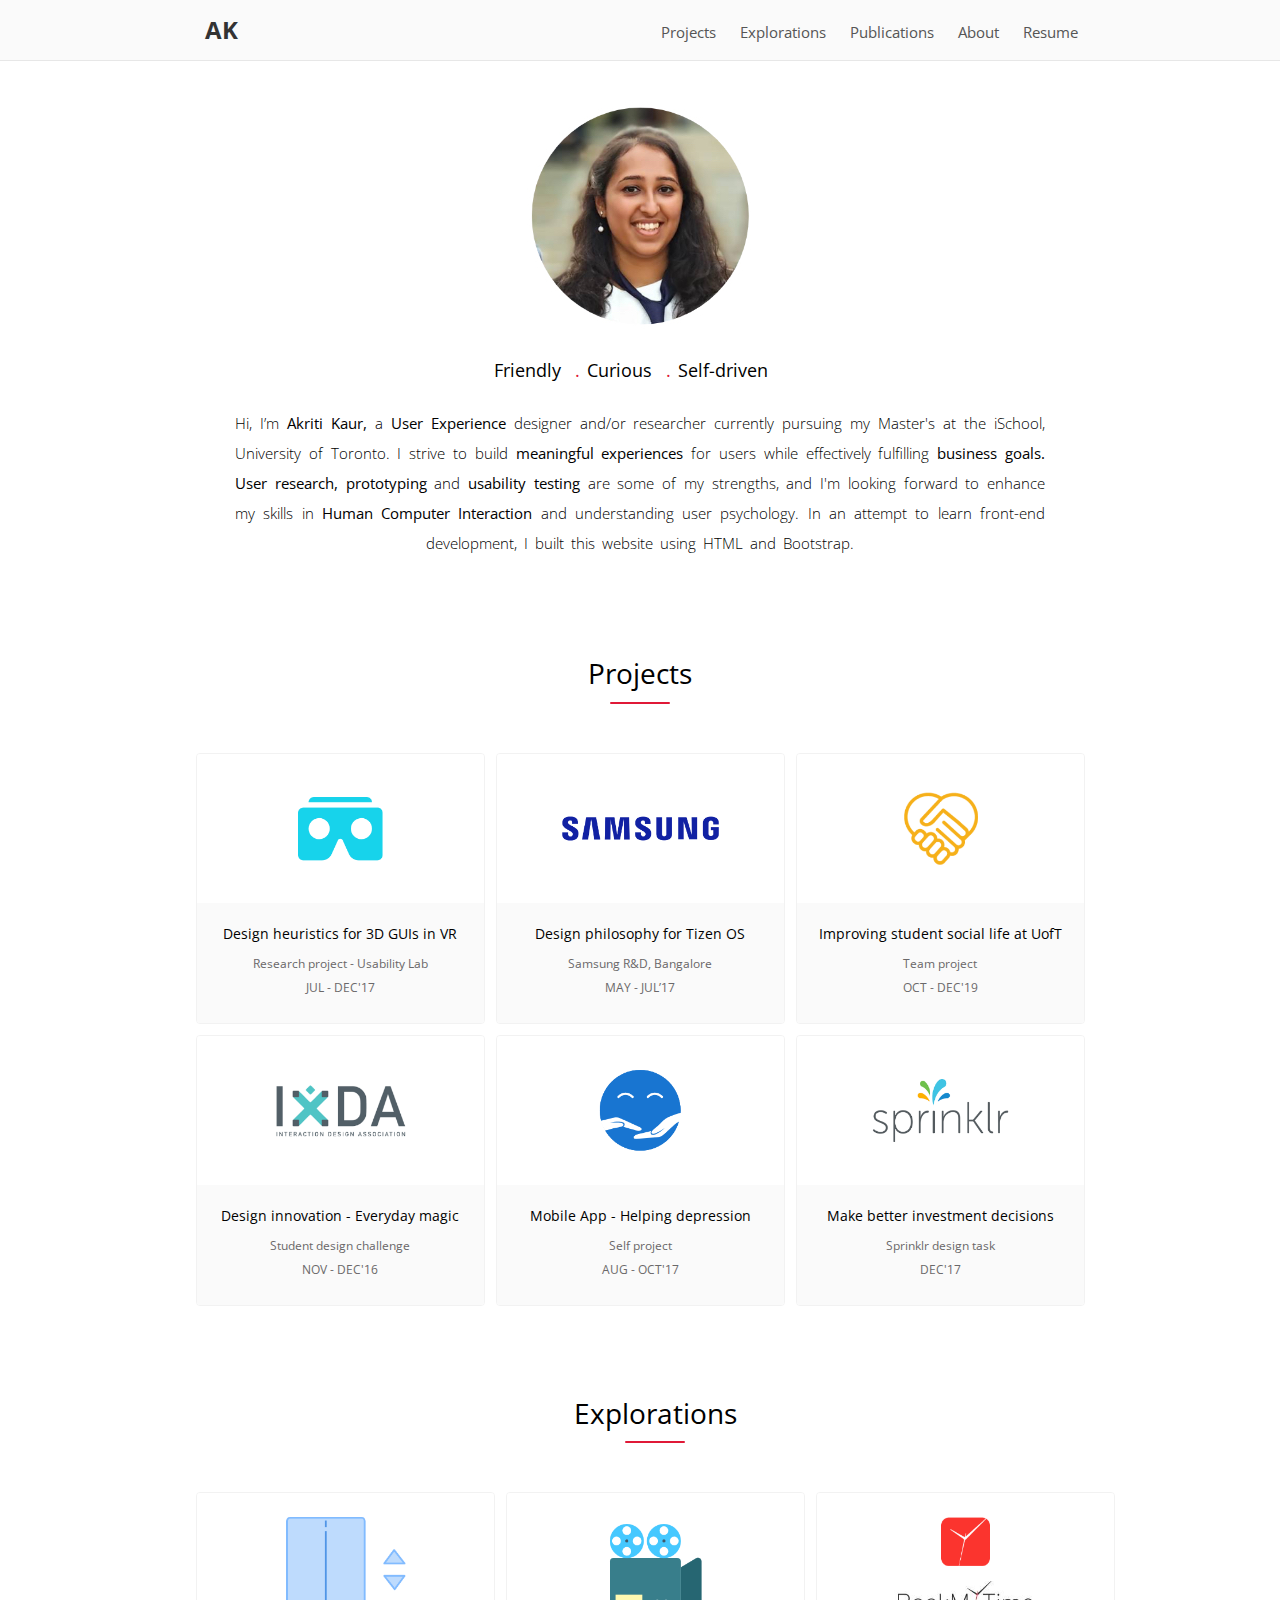
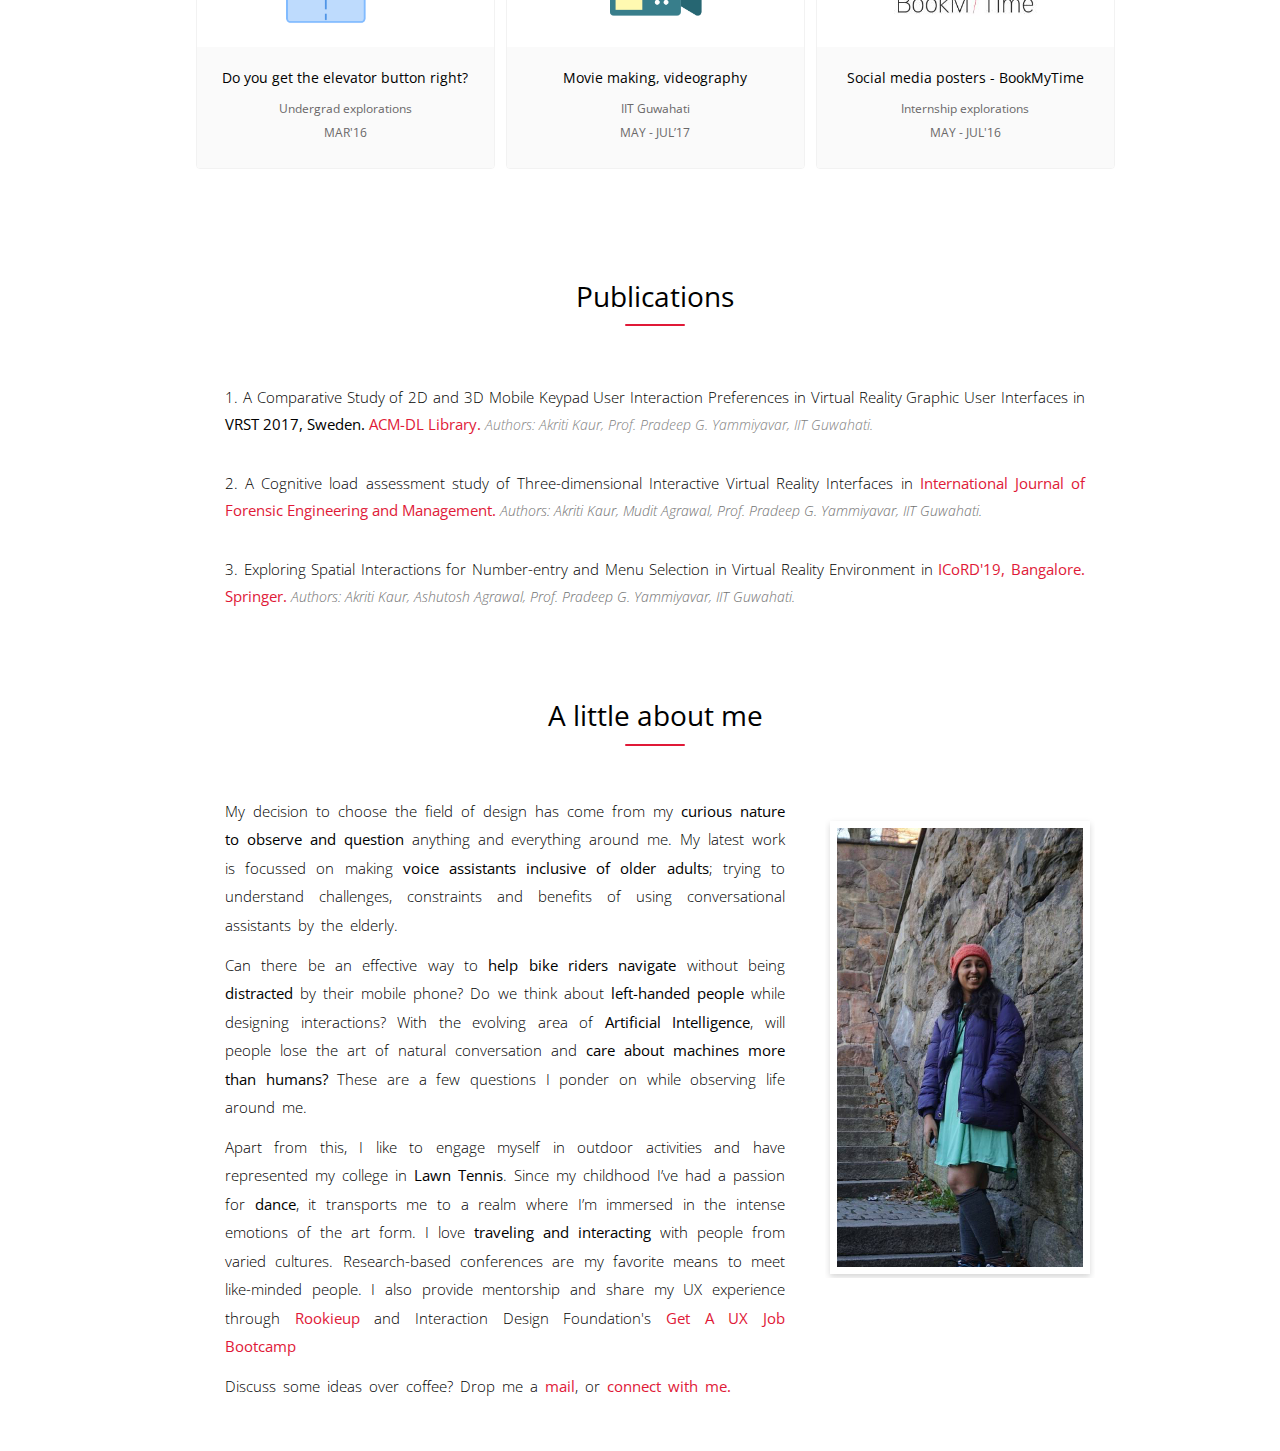
==== index.html @ 812f9ec0 "Update index.html" ====
<!DOCTYPE html>
<html lang="en">
<head>
<meta charset="utf-8">
<meta name="viewport" content="width=device-width, initial-scale=1">
<title>Akriti Kaur</title>
<meta name="description" content="">
<meta name="author" content="">

<!-- Favicons
    ================================================== -->
<link rel="shortcut icon" href="" type="image/x-icon">
<link rel="apple-touch-icon" href="img/apple-touch-icon.png">
<link rel="apple-touch-icon" sizes="72x72" href="img/apple-touch-icon-72x72.png">
<link rel="apple-touch-icon" sizes="114x114" href="img/apple-touch-icon-114x114.png">

<!-- Bootstrap -->
<link rel="stylesheet" type="text/css"  href="css/bootstrap.css">
<link rel="stylesheet" type="text/css" href="fonts/font-awesome/css/font-awesome.css">

<!-- Stylesheet
    ================================================== -->
<link rel="stylesheet" type="text/css" href="css/style.css">
<link rel="stylesheet" type="text/css" href="css/nivo-lightbox/nivo-lightbox.css">
<link rel="stylesheet" type="text/css" href="css/nivo-lightbox/default.css">
<link href="https://fonts.googleapis.com/css?family=Open+Sans:300,400,600,700" rel="stylesheet">
<link href="https://fonts.googleapis.com/css?family=Lato:400,700" rel="stylesheet">
<link href="https://fonts.googleapis.com/css?family=Raleway:300,400,500,600,700,800,900" rel="stylesheet">

<!-- HTML5 shim and Respond.js for IE8 support of HTML5 elements and media queries -->
<!-- WARNING: Respond.js doesn't work if you view the page via file:// -->
<!--[if lt IE 9]>
      <script src="https://oss.maxcdn.com/html5shiv/3.7.2/html5shiv.min.js"></script>
      <script src="https://oss.maxcdn.com/respond/1.4.2/respond.min.js"></script>
    <![endif]-->
</head>

  <body id="page-top" data-spy="scroll" data-target=".navbar-fixed-top" style="padding-top: 100px; padding-left: 10px;padding-right: 10px">
  <script src="https://code.jquery.com/jquery-2.1.3.js"></script>
<script src="js/bootstrap.js"></script>
<!-- Navigation
    ==========================================-->
<nav id="menu" class="navbar navbar-default navbar-fixed-top">
  <div class="container"> 
    <!-- Brand and toggle get grouped for better mobile display -->
    <div class="navbar-header">
      <button type="button" class="navbar-toggle collapsed" data-toggle="collapse" data-target="#bs-example-navbar-collapse-1"> <span class="sr-only">Toggle navigation</span> <span class="icon-bar"></span> <span class="icon-bar"></span> <span class="icon-bar"></span> </button>
      <a class="navbar-brand page-scroll" href="#page-top">AK</a> </div>
    
    <!-- Collect the nav links, forms, and other content for toggling -->
    <div class="collapse navbar-collapse" id="bs-example-navbar-collapse-1" >
      <ul class="nav navbar-nav navbar-right" >
        
        
        
        <li><a href="#portfolio" class="page-scroll">Projects</a></li>
        <li><a href="#portfolio-01" class="page-scroll">Explorations</a></li>
        
        <li><a href="#publications" class="page-scroll">Publications</a></li>
        <li><a href="#about" class="page-scroll">About</a></li>
        <li ><a href="Resume_2020.pdf" target="_blank">Resume</a></li>
      </ul>
    </div>
      </div>
</nav>
    <!-- /.navbar-collapse --> 

<!-- Header -->
<header id="header">
  <div class="intro">
    <div class="overlay">
      <div class="container" >

        <div class="row">
           <img src="index-img.jpg" class="img-responsive" class="col-sm-12 col-md-12 col-lg-12 col-xs-12" style="margin-left: auto;margin-right: auto;display: block;  ">


           <div class="content-style" class="col-sm-12 col-md-12 col-lg-12 col-xs-12"style="color: #000;  margin-top: 3px;    ">
  <p style="word-spacing: 2px; font-weight:400;font-size: 18px;line-height: 40px; text-align: center;vertical-align: middle;">
    
    Friendly &nbsp<span style="color:#E01937;">.</span>
    Curious &nbsp<span style="color:#E01937;">.</span>
    Self-driven
  </p>


        
           
           <p style="font-size: 15px; line-height: 30px; word-spacing: 3px; margin-right: 45px; margin-left: 45px; text-align-last: center"> Hi, I’m <b style="font-weight: 400;">Akriti Kaur,</b> a <b style="font-weight: 400; ">User Experience</b> designer and/or researcher currently pursuing my Master's at the iSchool, University of Toronto. I strive to build <b style="font-weight: 400;">meaningful experiences </b>for users while effectively fulfilling <b style="font-weight: 400;">business goals.</b> <b style="font-weight: 400;">User research, prototyping</b> and <b style="font-weight: 400;">usability testing </b>are some of my strengths, and I'm looking forward to enhance my skills in <b style="font-weight: 400;"> Human Computer Interaction </b> and understanding user psychology. In an attempt to learn front-end development, I built this website using HTML and Bootstrap.</p>
 </div>
        </div>
      </div>
   

</div>
</div>

</header>



<!-- Work Section - projects -->
<div id="portfolio" class="text-center">
  <div class="container" >
    <div class="section-title">
      <h2>Projects</h2>
      
    </div>
    <div class="row">
      <div class="portfolio-items">
       
      
        <!--Project-1 -->

        <div class="col-sm-6 col-md-4 col-lg-4" >
          <div class="portfolio-item" >
            <div class="hover-bg" style="text-align: center; vertical-align: middle; display: inline-block;
            border: 1px solid #F2F2F2; border-radius: 4px; "> 

            <a href="Project-1.html" data-lightbox-gallery="gallery1" >
              <div class="hover-text">
                <h4 style="text-align: center; vertical-align: middle;">UX Research, Usability Testing</h4>
              </div>
              <img src="img/portfolio/vr_project_cover.png" class="img-responsive" alt="Project Title" > 
              <div style="background-color: #FAFAFA">
              <br><p style="font-family: Open sans; font-size: 14px; color: #000; font-weight: 0; line-height: 70%; padding-top: 2%;">Design heuristics for 3D GUIs in VR</p>
              <p style="font-family: Open sans; font-size: 12px; color: #000; font-weight: 0; line-height: 70%; padding-top: 4%; padding-bottom: 2%; color: #6A6869">Research project - Usability Lab</p>
              <p style="font-family: Open sans; font-size: 12px; color: #000; font-weight: 0; line-height: 70%;color: #6A6869; ">JUL - DEC'17</p>
              <br>
              </div>
            </a> 
           </div>
          </div>
        </div>

        <!--Project-2 -->
        <div class="col-sm-6 col-md-4 col-lg-4" >
         <div class="portfolio-item" >
           <div class="hover-bg" style="text-align: center; vertical-align: middle; display: inline-block;
            border: 1px solid #F2F2F2; border-radius: 4px; "> 



            <a href="Project-2.html"  data-lightbox-gallery="gallery1" >
              <div class="hover-text">
                <h4 style="text-align: center; vertical-align: middle;">User Research, Brainstorming</h4>
              </div>
              <img src="img/portfolio/samsung_cover.png" class="img-responsive" alt="Project Title" > 
               <div style="background-color: #FAFAFA">
              <br><p style="font-family: Open sans; font-size: 14px; color: #000; font-weight: 0; line-height: 70%; padding-top: 2%;">Design philosophy for Tizen OS</p>
              <p style="font-family: Open sans; font-size: 12px; color: #000; font-weight: 0; line-height: 70%; padding-top: 4%; padding-bottom: 2%; color: #6A6869">Samsung R&D, Bangalore</p>
              <p style="font-family: Open sans; font-size: 12px; color: #000; font-weight: 0; line-height: 70%;color: #6A6869; ">MAY - JUL’17</p>
              <br>
              </div>
            </a> 
            </div>
          </div>
        </div>


        <!--Project-3 -->
        <div class="col-sm-6 col-md-4 col-lg-4" >
          <div class="portfolio-item" >
            <div class="hover-bg" style="text-align: center; vertical-align: middle; display: inline-block;
            border: 1px solid #F2F2F2; border-radius: 4px; "> 


             <a href="Project-6.html"  data-lightbox-gallery="gallery1" >
              <div class="hover-text">
                <h4 style="text-align: center; vertical-align: middle;">Design thinking</h4>
              </div>
              <img src="img/portfolio/uoft_cover.png" class="img-responsive" alt="Project Title" > 
		       <div style="background-color: #FAFAFA">
              <br><p style="font-family: Open sans; font-size: 14px; color: #000; font-weight: 0; line-height: 70%; padding-top: 2%;">Improving student social life at UofT</p>
              <p style="font-family: Open sans; font-size: 12px; color: #000; font-weight: 0; line-height: 70%; padding-top: 4%; padding-bottom: 2%; color: #6A6869">Team project</p>
              <p style="font-family: Open sans; font-size: 12px; color: #000; font-weight: 0; line-height: 70%;color: #6A6869; ">OCT - DEC'19</p>
              <br>
           
              </div>
            </a> 
            </div>
          </div>
        </div>



        <!--Project-4 -->
      <div class="col-sm-6 col-md-4 col-lg-4" >
          <div class="portfolio-item" >
            <div class="hover-bg" style=" text-align: center; vertical-align: middle; display: inline-block;
            border: 1px solid #F2F2F2; border-radius: 4px; "> 

            <a href="Project-4.html"  data-lightbox-gallery="gallery1" >
              <div class="hover-text">
                <h4 style="text-align: center; vertical-align: middle;">Product design, Ideation</h4>
              </div>
              <img src="img/portfolio/ixda_cover.png" class="img-responsive" alt="Project Title" > 
               <div style="background-color: #FAFAFA">
              <br><p style="font-family: Open sans; font-size: 14px; color: #000; font-weight: 0; line-height: 70%; padding-top: 2%;">Design innovation - Everyday magic</p>
              <p style="font-family: Open sans; font-size: 12px; color: #000; font-weight: 0; line-height: 70%; padding-top: 4%; padding-bottom: 2%; color: #6A6869">Student design challenge</p>
              <p style="font-family: Open sans; font-size: 12px; color: #000; font-weight: 0; line-height: 70%;color: #6A6869; ">NOV - DEC'16</p>
              <br>
              </div>
            </a> 
           </div>
          </div>
        </div>
         <!--Project-6 -->
          <div class="col-sm-6 col-md-4 col-lg-4" >
          <div class="portfolio-item" >
           <div class="hover-bg" style="text-align: center; vertical-align: middle; display: inline-block;
            border: 1px solid #F2F2F2; border-radius: 4px; "> 

				<a href="Project-3.html"  data-lightbox-gallery="gallery1" >
              <div class="hover-text">
                <h4 style="text-align: center; vertical-align: middle;">UX/UI, Interaction design</h4>
              </div>
              <img src="img/portfolio/appeaser_cover.png" class="img-responsive" alt="Project Title" > 
              <div style="background-color: #FAFAFA">
              <br><p style="font-family: Open sans; font-size: 14px; color: #000; font-weight: 0; line-height: 70%; padding-top: 2%;">Mobile App - Helping depression</p>
              <p style="font-family: Open sans; font-size: 12px; color: #000; font-weight: 0; line-height: 70%; padding-top: 4%; padding-bottom: 2%; color: #6A6869">Self project</p>
              <p style="font-family: Open sans; font-size: 12px; color: #000; font-weight: 0; line-height: 70%;color: #6A6869; ">AUG - OCT'17</p>
              <br>
             
              </div>
            </a> 
            </div>
          </div>
        </div>


        <!--Project-5 -->
          <div class="col-sm-6 col-md-4 col-lg-4" >
          <div class="portfolio-item" >
           <div class="hover-bg" style="text-align: center; vertical-align: middle; display: inline-block;
            border: 1px solid #F2F2F2; border-radius: 4px; "> 


              <a href="Project-5.html"  data-lightbox-gallery="gallery1" >
              <div class="hover-text">
                <h4 style="text-align: center; vertical-align: middle;">UX/UI, Interaction design</h4>
              </div>
              <img src="img/portfolio/sprinklr_cover.png" class="img-responsive" alt="Project Title" > 
               <div style="background-color: #FAFAFA">
              <br><p style="font-family: Open sans; font-size: 14px; color: #000; font-weight: 0; line-height: 70%; padding-top: 2%;">Make better investment decisions</p>
              <p style="font-family: Open sans; font-size: 12px; color: #000; font-weight: 0; line-height: 70%; padding-top: 4%; padding-bottom: 2%; color: #6A6869">Sprinklr design task</p>
              <p style="font-family: Open sans; font-size: 12px; color: #000; font-weight: 0; line-height: 70%;color: #6A6869; ">DEC'17</p>
              <br>
              </div>
            </a> 
            </div>
          </div>
        </div>

       


        
        </div>
      </div>

<!-- work explorations -->

<div  id ="portfolio-01" class="text-center" >
  <div class="container" >
    <div class="row">
      <div class="col-sm-12 col-md-12 col-lg-12 col-xs-12" >
    <div class="section-title">
      <h2>Explorations</h2>
      
    </div>
  </div>
    <div class="row">
      <div class="portfolio-items">
         <!--Project-1 -->
        <div class="col-sm-6 col-md-4 col-lg-4" >
          <div class="portfolio-item" >
            <div class="hover-bg" style="text-align: center; vertical-align: middle; display: inline-block;
            border: 1px solid #F2F2F2; border-radius: 4px; "> 


            <a href="Project-Lift.html"  data-lightbox-gallery="gallery1" >
              <div class="hover-text">
                <h4 style="text-align: center; vertical-align: middle;">UX research</h4>
              </div>
              <img src="img/portfolio/lift_cover.png" class="img-responsive" alt="Project Title" > 
               <div style="background-color: #FAFAFA">
              <br><p style="font-family: Open sans; font-size: 14px; color: #000; font-weight: 0; line-height: 70%; padding-top: 2%;">Do you get the elevator button right?</p>
              <p style="font-family: Open sans; font-size: 12px; color: #000; font-weight: 0; line-height: 70%; padding-top: 4%; padding-bottom: 2%; color: #6A6869">Undergrad explorations</p>
              <p style="font-family: Open sans; font-size: 12px; color: #000; font-weight: 0; line-height: 70%;color: #6A6869; ">MAR'16</p>
              <br>
              </div>
            </a> 
            </div>
          </div>
        </div>

      
        

        <!--Project-2 -->
        <div class="col-sm-6 col-md-4 col-lg-4" >
         <div class="portfolio-item" >
           <div class="hover-bg" style="text-align: center; vertical-align: middle; display: inline-block;
            border: 1px solid #F2F2F2; border-radius: 4px; "> 



            <a href="Project-Movie.html"  data-lightbox-gallery="gallery1" >
              <div class="hover-text">
                <h4 style="text-align: center; vertical-align: middle;">Videography, sound editing</h4>
              </div>
              <img src="img/portfolio/movie_cover.png" class="img-responsive" alt="Project Title" > 
               <div style="background-color: #FAFAFA">
              <br><p style="font-family: Open sans; font-size: 14px; color: #000; font-weight: 0; line-height: 70%; padding-top: 2%;">Movie making, videography</p>
              <p style="font-family: Open sans; font-size: 12px; color: #000; font-weight: 0; line-height: 70%; padding-top: 4%; padding-bottom: 2%; color: #6A6869">IIT Guwahati</p>
              <p style="font-family: Open sans; font-size: 12px; color: #000; font-weight: 0; line-height: 70%;color: #6A6869; ">MAY - JUL’17</p>
              <br>
              </div>
            </a> 
            </div>
          </div>
        </div>

<!--Project-3 -->
        <div class="col-sm-6 col-md-4 col-lg-4" >
          <div class="portfolio-item" >
            <div class="hover-bg" style="text-align: center; vertical-align: middle; display: inline-block;
            border: 1px solid #F2F2F2; border-radius: 4px; "> 


            <a href="Project-BMT.html"  data-lightbox-gallery="gallery1" >
              <div class="hover-text">
                <h4 style="text-align: center; vertical-align: middle;">Graphic design</h4>
              </div>
              <img src="img/BMT_cover.png" class="img-responsive" alt="Project Title" > 
               <div style="background-color: #FAFAFA">
              <br><p style="font-family: Open sans; font-size: 14px; color: #000; font-weight: 0; line-height: 70%; padding-top: 2%;">Social media posters - BookMyTime</p>
              <p style="font-family: Open sans; font-size: 12px; color: #000; font-weight: 0; line-height: 70%; padding-top: 4%; padding-bottom: 2%; color: #6A6869">Internship explorations</p>
              <p style="font-family: Open sans; font-size: 12px; color: #000; font-weight: 0; line-height: 70%;color: #6A6869; ">MAY - JUL'16</p>
              <br>
              </div>
            </a> 
            </div>
          </div>
        </div>

      </div>
</div>

<!-- Publications section -->
<div  id ="publications" class="text-center" >
  <div class="container" >
    <div class="row">
      <div class="col-sm-12 col-md-12 col-lg-12 col-xs-12" >
    <div class="section-title">
      <h2>Publications</h2>
      
    </div>
  </div>
    <div class="col-sm-12 col-md-12 col-lg-12 col-xs-12">
     <div class="content-style" >
       <p style="font-size: 15px;text-align-last: left;margin-right: 0px; margin-left: 0px; padding-bottom: 15px;">1. A Comparative Study of 2D and 3D Mobile Keypad User Interaction Preferences in Virtual Reality Graphic User Interfaces in <b style="font-weight: 400;">VRST 2017, Sweden. <a href="https://dl.acm.org/citation.cfm?id=3141221" target="_blank" style="color: #E01937; ">ACM-DL Library. </a>
</b>
<span style="font-weight: 300; font-size: 14px; color: #818181;"><i>Authors: Akriti Kaur, Prof. Pradeep G. Yammiyavar, IIT Guwahati.</i></span>
        
       </p>
<p style=" font-size: 15px;text-align-last: left;margin-right: 0px; margin-left: 0px;padding-bottom: 15px; ">2. A Cognitive load assessment study of Three-dimensional Interactive Virtual Reality Interfaces in <b style="font-weight: 400;"><a href="https://www.inderscienceonline.com/doi/abs/10.1504/IJFEM.2020.109203" target="_blank" style="color: #E01937; ">International Journal of Forensic Engineering and Management.</a></b>

<span style="font-weight: 300; font-size: 14px; color: #727272;"><i>Authors: Akriti Kaur, Mudit Agrawal, Prof. Pradeep G. Yammiyavar, IIT Guwahati.</i></span>
        
       </p>

<p style=" font-size: 15px;text-align-last: left;margin-right: 0px; margin-left: 0px; ">3. Exploring Spatial Interactions for Number-entry and Menu Selection in Virtual Reality Environment in <b style="font-weight: 400;"><a href="https://link.springer.com/chapter/10.1007/978-981-13-5977-4_66" target="_blank" style="color: #E01937; ">ICoRD'19, Bangalore. Springer.</a></b><span style="font-weight: 300; font-size: 14px; color: #727272; "><i> Authors: Akriti Kaur, Ashutosh Agrawal, Prof. Pradeep G. Yammiyavar, IIT Guwahati.</i></span>
        
       </p>






       
     </div>
      </div>
    </div>
</div>
<!-- About section -->
<div  id ="about" class="text-center" >
  <div class="container" >
    <div class="row">
      <div class="col-sm-12 col-md-12 col-lg-12 col-xs-12" >
    <div class="section-title">
      <h2>A little about me</h2>
      
    </div>
  </div>
</div>
</div>
 <div class="container-fluid" >
  <div class="row">
     
    
<div class="col-sm-8 col-md-8 col-lg-8 col-xs-12 ">

   <!-- col1--><div class="content-style"  >
    
      <p style="font-size: 15px; line-height: 190%; word-spacing: 3px; text-align-last: left ;margin-right: 0px; margin-left: 0px;">
        
        My decision to choose the field of design has come from my <b style="font-weight: 400;">curious nature to observe and question</b> anything and everything around me.
	My latest work is focussed on making <b style="font-weight: 400;">voice assistants inclusive of older adults</b>; trying to understand challenges, constraints and benefits of using conversational assistants by the elderly.
	      <br></p>
<p style="font-size: 15px;  line-height: 190%; word-spacing: 3px; text-align-last: left; margin-right: 0px; margin-left: 0px;">
        Can there be an effective way to <b style="font-weight: 400;">help bike riders navigate </b>without being <b style="font-weight: 400;">distracted </b>by their mobile phone? Do we think about <b style="font-weight: 400;">left-handed people </b>while designing interactions? With the evolving area of <b style="font-weight: 400;">Artificial Intelligence</b>, will people lose the art of natural conversation and <b style="font-weight: 400;">care about machines more than humans?</b> These are a few questions I ponder on while observing life around me.<br></p>



<p style="font-size: 15px; line-height: 190%; word-spacing: 3px;text-align-last: left; margin-right: 0px; margin-left: 0px;">
        Apart from this, I like to engage myself in outdoor activities and have represented my college in <b style="font-weight: 400;">Lawn Tennis</b>. Since my childhood I’ve had a passion for <b style="font-weight: 400;">dance</b>, it transports me to a realm where I’m immersed in the intense emotions of the art form. 
	I love <b style="font-weight: 400;">traveling and interacting </b>with people from varied cultures. Research-based conferences are my favorite means to meet like-minded people. 
	I also provide mentorship and share my UX experience through <a href="https://www.rookieup.com/" target="_blank" style="color: #E01937;">Rookieup</a> and Interaction Design Foundation's <a href="https://www.interaction-design.org/bootcamps/get-a-new-job-in-ux-design?ep=rookieup" target="_blank" style="color: #E01937;">Get A UX Job Bootcamp</a><br></p>

        <p style="font-size: 15px;  text-align-last: left; line-height: 190%; word-spacing: 3px; margin-right: 0px; margin-left: 0px;">

         Discuss some ideas over coffee? Drop me a <a href="mailto:akriti978@gmail.com" target="_blank" style="color: #E01937;">mail</a>, or <a href="https://www.linkedin.com/in/akriti-kaur-she-her-73b256b7/" style="color: #E01937;" target="_blank">connect with me.</a> </p>

        </div>


</div>

 <div class="col-sm-4 col-md-4 col-lg-4 col-xs-12 "  >
  <div class="img-responsive" style="margin-top: 30px;">
  <img src="down-img.png"  >
  </div>
</div>
       
     </div>
   </div>

<br>
<br>





        <!--
        <div class="col-sm-6 col-md-4 col-lg-4">
          <div class="portfolio-item">
            <div class="hover-bg"> <a href="img/portfolio/03-large.jpg" title="Project Title" data-lightbox-gallery="gallery1">
              <div class="hover-text">
                <h4>Lorem Ipsum</h4>
              </div>
              <img src="img/portfolio/03-small.jpg" class="img-responsive" alt="Project Title"> </a> </div>
          </div>
        </div>
        <div class="col-sm-6 col-md-4 col-lg-4">
          <div class="portfolio-item">
            <div class="hover-bg"> <a href="img/portfolio/04-large.jpg" title="Project Title" data-lightbox-gallery="gallery1">
              <div class="hover-text">
                <h4>Lorem Ipsum</h4>
              </div>
              <img src="img/portfolio/04-small.jpg" class="img-responsive" alt="Project Title"> </a> </div>
          </div>
        </div>
        <div class="col-sm-6 col-md-4 col-lg-4">
          <div class="portfolio-item">
            <div class="hover-bg"> <a href="img/portfolio/05-large.jpg" title="Project Title" data-lightbox-gallery="gallery1">
              <div class="hover-text">
                <h4>Adipiscing Elit</h4>
              </div>
              <img src="img/portfolio/05-small.jpg" class="img-responsive" alt="Project Title"> </a> </div>
          </div>
        </div>
        <div class="col-sm-6 col-md-4 col-lg-4">
          <div class="portfolio-item">
            <div class="hover-bg"> <a href="img/portfolio/06-large.jpg" title="Project Title" data-lightbox-gallery="gallery1">
              <div class="hover-text">
                <h4>Dolor Sit</h4>
              </div>
              <img src="img/portfolio/06-small.jpg" class="img-responsive" alt="Project Title"> </a> </div>
          </div>
        </div>
        <div class="col-sm-6 col-md-4 col-lg-4">
          <div class="portfolio-item">
            <div class="hover-bg"> <a href="img/portfolio/07-large.jpg" title="Project Title" data-lightbox-gallery="gallery1">
              <div class="hover-text">
                <h4>Dolor Sit</h4>
              </div>
              <img src="img/portfolio/07-small.jpg" class="img-responsive" alt="Project Title"> </a> </div>
          </div>
        </div>
        <div class="col-sm-6 col-md-4 col-lg-4">
          <div class="portfolio-item">
            <div class="hover-bg"> <a href="img/portfolio/08-large.jpg" title="Project Title" data-lightbox-gallery="gallery1">
              <div class="hover-text">
                <h4>Lorem Ipsum</h4>
              </div>
              <img src="img/portfolio/08-small.jpg" class="img-responsive" alt="Project Title"> </a> </div>
          </div>
        </div>
        <div class="col-sm-6 col-md-4 col-lg-4">
          <div class="portfolio-item">
            <div class="hover-bg"> <a href="img/portfolio/09-large.jpg" title="Project Title" data-lightbox-gallery="gallery1">
              <div class="hover-text">
                <h4>Adipiscing Elit</h4>
              </div>
              <img src="img/portfolio/09-small.jpg" class="img-responsive" alt="Project Title"> </a> </div>
          </div>
        </div>
      </div>
    </div>
  </div>
</div>

-->
<!-- Work Section - explorations -->

<!-- Testimonials Section 
<div id="testimonials">
  <div class="container">
    <div class="section-title text-center">
      <h2>What our clients say</h2>
    </div>
    <div class="row">
      <div class="col-md-4">
        <div class="testimonial">
          <div class="testimonial-image"> <img src="img/testimonials/01.jpg" alt=""> </div>
          <div class="testimonial-content">
            <p>"Lorem ipsum dolor sit amet, consectetur adipiscing elit. Duis sed dapibus leo nec ornare diam sedasd commodo nibh ante facilisis bibendum dolor feugiat at."</p>
            <div class="testimonial-meta"> - John Doe </div>
          </div>
        </div>
      </div>
      <div class="col-md-4">
        <div class="testimonial">
          <div class="testimonial-image"> <img src="img/testimonials/02.jpg" alt=""> </div>
          <div class="testimonial-content">
            <p>"Lorem ipsum dolor sit amet, consectetur adipiscing elit. Duis sed dapibus leo nec ornare diam sedasd commodo nibh ante facilisis."</p>
            <div class="testimonial-meta"> - Johnathan Doe </div>
          </div>
        </div>
      </div>
      <div class="col-md-4">
        <div class="testimonial">
          <div class="testimonial-image"> <img src="img/testimonials/03.jpg" alt=""> </div>
          <div class="testimonial-content">
            <p>"Lorem ipsum dolor sit amet, consectetur adipiscing elit. Duis sed dapibus leo nec ornare diam sedasd commodo nibh ante facilisis bibendum dolor feugiat at."</p>
            <div class="testimonial-meta"> - John Doe </div>
          </div>
        </div>
      </div>
      <div class="row"> </div>
      <div class="col-md-4">
        <div class="testimonial">
          <div class="testimonial-image"> <img src="img/testimonials/04.jpg" alt=""> </div>
          <div class="testimonial-content">
            <p>"Lorem ipsum dolor sit amet, consectetur adipiscing elit. Duis sed dapibus leo nec ornare diam sedasd commodo nibh ante facilisis bibendum dolor feugiat at."</p>
            <div class="testimonial-meta"> - Johnathan Doe </div>
          </div>
        </div>
      </div>
      <div class="col-md-4">
        <div class="testimonial">
          <div class="testimonial-image"> <img src="img/testimonials/05.jpg" alt=""> </div>
          <div class="testimonial-content">
            <p>"Lorem ipsum dolor sit amet, consectetur adipiscing elit. Duis sed dapibus leo nec ornare diam sedasd commodo nibh ante facilisis bibendum dolor feugiat at."</p>
            <div class="testimonial-meta"> - John Doe </div>
          </div>
        </div>
      </div>
      <div class="col-md-4">
        <div class="testimonial">
          <div class="testimonial-image"> <img src="img/testimonials/06.jpg" alt=""> </div>
          <div class="testimonial-content">
            <p>"Lorem ipsum dolor sit amet, consectetur adipiscing elit. Duis sed dapibus leo nec ornare diam sedasd commodo nibh ante facilisis."</p>
            <div class="testimonial-meta"> - Johnathan Doe </div>
          </div>
        </div>
      </div>
    </div>
  </div>
</div> -->
<!--

<div id="team" class="text-center">
  <div class="container">
    <div class="col-md-8 col-md-offset-2 section-title">
      <h2>Meet the Team</h2>
      <p>Lorem ipsum dolor sit amet, consectetur adipiscing elit duis sed dapibus leonec.</p>
    </div>
    <div id="row">
      <div class="col-md-3 col-sm-6 team">
        <div class="thumbnail"> <img src="img/team/01.jpg" alt="..." class="team-img">
          <div class="caption">
            <h4>John Doe</h4>
            <p>Director</p>
          </div>
        </div>
      </div>
      <div class="col-md-3 col-sm-6 team">
        <div class="thumbnail"> <img src="img/team/02.jpg" alt="..." class="team-img">
          <div class="caption">
            <h4>Mike Doe</h4>
            <p>Senior Designer</p>
          </div>
        </div>
      </div>
      <div class="col-md-3 col-sm-6 team">
        <div class="thumbnail"> <img src="img/team/03.jpg" alt="..." class="team-img">
          <div class="caption">
            <h4>Jane Doe</h4>
            <p>Senior Designer</p>
          </div>
        </div>
      </div>
      <div class="col-md-3 col-sm-6 team">
        <div class="thumbnail"> <img src="img/team/04.jpg" alt="..." class="team-img">
          <div class="caption">
            <h4>Karen Doe</h4>
            <p>Project Manager</p>
          </div>
        </div>
      </div>
    </div>
  </div>
</div>
<!-- Contact Section
<div id="contact">
  <div class="container">
    <div class="col-md-8">
      <div class="row">
        <div class="section-title">
          <h2>Get In Touch</h2>
          <p>Please fill out the form below to send us an email and we will get back to you as soon as possible.</p>
        </div>
        <form name="sentMessage" id="contactForm" novalidate>
          <div class="row">
            <div class="col-md-6">
              <div class="form-group">
                <input type="text" id="name" class="form-control" placeholder="Name" required="required">
                <p class="help-block text-danger"></p>
              </div>
            </div>
            <div class="col-md-6">
              <div class="form-group">
                <input type="email" id="email" class="form-control" placeholder="Email" required="required">
                <p class="help-block text-danger"></p>
              </div>
            </div>
          </div>
          <div class="form-group">
            <textarea name="message" id="message" class="form-control" rows="4" placeholder="Message" required></textarea>
            <p class="help-block text-danger"></p>
          </div>
          <div id="success"></div>
          <button type="submit" class="btn btn-custom btn-lg">Send Message</button>
        </form>
      </div>
    </div>
    <div class="col-md-3 col-md-offset-1 contact-info">
      <div class="contact-item">
        <h3>Contact Info</h3>
        <p><span><i class="fa fa-map-marker"></i> Address</span>4321 California St,<br>
          San Francisco, CA 12345</p>
      </div>
      <div class="contact-item">
        <p><span><i class="fa fa-phone"></i> Phone</span> +1 123 456 1234</p>
      </div>
      <div class="contact-item">
        <p><span><i class="fa fa-envelope-o"></i> Email</span> info@company.com</p>
      </div>
    </div>
    <div class="col-md-12">
      <div class="row">
        <div class="social">
          <ul>
            <li><a href="#"><i class="fa fa-facebook"></i></a></li>
            <li><a href="#"><i class="fa fa-twitter"></i></a></li>
            <li><a href="#"><i class="fa fa-google-plus"></i></a></li>
            <li><a href="#"><i class="fa fa-youtube"></i></a></li>
          </ul>
        </div>
      </div>
    </div>
  </div>
</div>
<!-- Footer Section 
<div id="footer">
  <div class="container text-center">
    <p>&copy; 2017 Interact. Design by <a href="http://www.templatewire.com" rel="nofollow">TemplateWire</a></p>
  </div>
</div>
<script type="text/javascript" src="js/jquery.1.11.1.js"></script> 
<script type="text/javascript" src="js/bootstrap.js"></script> 
<script type="text/javascript" src="js/SmoothScroll.js"></script> 
<script type="text/javascript" src="js/nivo-lightbox.js"></script> 
<script type="text/javascript" src="js/jqBootstrapValidation.js"></script> 
<script type="text/javascript" src="js/contact_me.js"></script> 
<script type="text/javascript" src="js/main.js"></script> -->
</body>
</html>
---- css/style.css ----
body, html {
	font-family: 'Open Sans', sans-serif;
	text-rendering: optimizeLegibility !important;
	-webkit-font-smoothing: antialiased !important;
	color: #777;
	font-weight: 400;
	width: 100% !important;
	height: 100% !important;
}
html {
  scroll-behavior: smooth;
}

h2, h3, h4 {
	font-family: 'Open sans', sans-serif;
}
h2 {
	
	margin: 0 0 20px 0;
	font-weight: 400;
	font-size: 28px;
	color: #000;
}
h3 {
	font-size: 20px;
	font-weight: 600;
	color: #333;
}
h4 {
	font-size: 18px;
	color: #333;
	font-weight: 600;
}
h5 {
	text-transform: uppercase;
	font-weight: 700;
	line-height: 20px;
}
p {
	font-size: 15px;
}
/*
p.intro {
	margin: 12px 0 0;
	line-height: 24px;
}*/
a {
	color: #608dfd;
	font-weight: 400;
}
a:hover, a:focus {
	text-decoration: none;
	color: #608dfd;
}
ul, ol {
	list-style: none;
}
ul, ol {
	padding: 0;
	webkit-padding: 0;
	moz-padding: 0;
}
hr {
	height: 2px;
	width: 70px;
	text-align: center;
	position: relative;
	background: #1E7A46;
	margin-bottom: 20px;
	border: 0;
}
/* Navigation */
#menu {
	padding: 5px  ;
	transition: all 0.8s;
}
#menu.navbar-default {
	background-color: #FAFAFA;
	
}
#menu a.navbar-brand {
	font-family: 'Open sans', sans-serif;
	font-size: 24px;
	font-weight: 700;
	color: #333;
	text-transform: uppercase;
}
#menu.navbar-default .navbar-nav > li > a {
	font-family: 'Open sans', sans-serif;
	
	color: #555;
	font-size: 15px;
	font-weight: 400;
	padding: 8px 2px 8px 2px;
	border-radius: 0;
	margin: 9px 10px 0 10px;
}
#menu.navbar-default .navbar-nav > li > a:after {
	display: block;
	position: absolute;
	left: 0;
	bottom: -1px;
	width: 0;
	height: 2px;
	border-radius: 4px;
	background: #E01937;
	content: "";
	transition: width 0.2s;
}
#menu.navbar-default .navbar-nav > li > a:hover:after {
	width: 100%;
}
.navbar-default .navbar-nav > .active > a, .navbar-default .navbar-nav > .active > a:hover, .navbar-default .navbar-nav > .active > a:focus {
	background-color: transparent;
}
.navbar-default .navbar-nav > .active > a:after, .navbar-default .navbar-nav > .active > a:hover:after, .navbar-default .navbar-nav > .active > a:focus:after {
	display: block !important;
	position: absolute !important;
	left: 0 !important;
	bottom: -1px !important;
	width: 100% !important;
	height: 2px !important;
	background: #E01937 !important;
	content: "" !important;
	transition: width 0.2s !important;
}
.navbar-toggle {
	border-radius: 0;
}
.navbar-default .navbar-toggle:hover, .navbar-default .navbar-toggle:focus {
	background-color: #fff;
	border-color: #608dfd;
}
.navbar-default .navbar-toggle:hover>.icon-bar {
	background-color: #608dfd;
}
.section-title {
	margin-bottom: 40px;
}
.section-title h2 {
	position: relative;
	margin-top: 10px;
	margin-bottom: 5px;
	padding-bottom: 15px;
}
.section-title h2::after {
	position: absolute;
	content: "";
	background: #E01937;
	height: 2px;
	width: 60px;
	bottom: 0;
	border-radius: 6px;
	margin-left: -30px;
	left: 50%;
}
.section-title p {
	font-size: 18px;
}
.btn-custom {
	font-family: 'Raleway', sans-serif;
	text-transform: uppercase;
	color: #fff;
	background-color: #5ca9fb;
	background-image: linear-gradient(to right, #5ca9fb 0%, #6372ff 100%);
	padding: 14px 34px;
	letter-spacing: 1px;
	margin: 0;
	font-size: 15px;
	font-weight: 500;
	border-radius: 25px;
	transition: all 0.5s linear;
	border: 0;
}
.btn-custom:hover, .btn-custom:focus, .btn-custom.focus, .btn-custom:active, .btn-custom.active {
	color: #fff;
	background-image: none;
	background-color: #6372ff;
}
.btn:active, .btn.active {
	background-image: none;
	outline: 0;
	-webkit-box-shadow: none;
	box-shadow: none;
}
a:focus, .btn:focus, .btn:active:focus, .btn.active:focus, .btn.focus, .btn:active.focus, .btn.active.focus {
	outline: none;
	outline-offset: none;
}
/* Header Section */
/*
.intro {
	display: table;
	width: 100%;
	
	background-color: #fff;
	-webkit-background-size: cover;
	-moz-background-size: cover;
	background-size: cover;
	-o-background-size: cover;
}
.intro .overlay {
	background-color: #fff;
}
.intro h1 {
	font-family: 'Raleway', sans-serif;
	color: #fff;
	font-size: 82px;
	font-weight: 700;
	text-transform: uppercase;
	margin-top: 0;
	margin-bottom: 10px;
}
.intro h1 span {
	font-weight: 800;
	color: #5ca9fb;
}


.intro p {
	color: #000;
	font-size: 22px;
	
	line-height: 30px;
	
	
}*/

header .intro-text {
	padding-top: 150px;
	padding-bottom: 20px;
	
	
	
}
/* Features Section */
#features {
	padding: 100px 0;
	background: #f6f6f6;
}
#features i.fa {
	font-size: 38px;
	margin-bottom: 20px;
	transition: all 0.5s;
	color: #fff;
	width: 100px;
	height: 100px;
	padding: 30px 0;
	border-radius: 50%;
	background: linear-gradient(to right, #6372ff 0%, #5ca9fb 100%);
	box-shadow: 10px 10px 10px rgba(0,0,0,.05);
}
/*
/* About Section 
#about {
	padding: 100px 0;
}
#about h3 {
	font-size: 22px;
	margin: 0 0 20px 0;
}
#about h2 {
	position: relative;
	margin-bottom: 15px;
	padding-bottom: 15px;
}
#about h2::after {
	position: absolute;
	content: "";
	background: linear-gradient(to right, #5ca9fb 0%, #6372ff 100%);
	height: 4px;
	width: 60px;
	bottom: 0;
	left: 0;
}
#about .about-text li {
	margin-bottom: 6px;
	margin-left: 6px;
	list-style: none;
	padding: 0;
}
#about .about-text li:before {
	content: '\f00c';
	font-family: 'FontAwesome';
	color: #5ca9fb;
	font-size: 11px;
	font-weight: 300;
	padding-right: 8px;
}
#about img {
	width: 520px;
	margin-top: 10px;
	background: #fff;
	border-right: 0;
	box-shadow: 0 0 50px rgba(0,0,0,0.06);
}
#about p {
	line-height: 24px;
	margin: 30px 0;
} */
/* Services Section */
#services {
	padding: 100px 0;
	background: linear-gradient(to right, #6372ff 0%, #5ca9fb 100%);
	color: #fff;
}
#services .service-desc {
	margin: 10px 10px 20px;
}
#services h2 {
	color: #fff;
}
#services .section-title h2::after {
	position: absolute;
	content: "";
	background: rgba(255,255,255,.3);
	height: 4px;
	width: 60px;
	bottom: 0;
	margin-left: -30px;
	left: 50%;
}
#services i.fa {
	font-size: 42px;
	width: 120px;
	height: 120px;
	padding: 40px 0;
	background: linear-gradient(to right, #6372ff 0%, #5ca9fb 100%);
	border-radius: 50%;
	color: #fff;
	box-shadow: 10px 10px 10px rgba(0,0,0,.05);
}
#services h3 {
	font-weight: 500;
	padding: 5px 0;
	color: #fff;
}
#services p {
	color: rgba(255,255,255,.75);
}
#services .service-desc {
	margin-bottom: 40px;
}
/* portfolio Section */
#portfolio-01 {
	padding: 80px 0px 0px;
}
#portfolio {
	padding: 80px 0px 0px;
}
.portfolio-item {
	margin: 1px -15px 2px -14px;
	padding-top:  8px;
}
.portfolio-item .hover-bg {
	overflow: hidden;
	position: relative;
	margin: 0;

}
.hover-bg .hover-text {
	position: absolute;
	text-align: center;
	margin: 0 auto;
	color: #E01937;
	background: #F4F4F4;
	padding: 37% 0 0 0;
	height: 100%;
	width: 100%;
	opacity: 0;
	text-align: center;
	vertical-align: middle;
	transition: all 0.5s;
}
.hover-bg .hover-text>h4 {
	opacity: 0;
	color: #FF0026;
	-webkit-transform: translateY(100%);
	transform: translateY(100%);
	transition: all 0.3s;
	font-size: 18px;
	font-family: Open sans;
	letter-spacing: 0.4px;
	font-weight: 350;
	text-align: center;
	vertical-align: middle;
	
	
}
.hover-bg:hover .hover-text>h4 {
	opacity: 1;
	-webkit-backface-visibility: hidden;
	-webkit-transform: translateY(0);
	transform: translateY(0);
	
	
}
.hover-bg:hover .hover-text {
	opacity: 0.95;
	
	

}


#publications {
	padding: 100px 0px 0px 0px;
}


#about {
	padding: 70px 0px 0px 0px;
}
/* Testimonials Section */
#testimonials {
	padding: 100px 0;
	background: #f6f6f6;
}
#testimonials i {
	color: #e6e6e6;
	font-size: 32px;
	margin-bottom: 20px;
}
.testimonial {
	position: relative;
	padding: 20px;
}
.testimonial-image {
	float: left;
	margin-right: 15px;
}
.testimonial-image, .testimonial-image img {
	display: block;
	width: 64px;
	height: 64px;
	border-radius: 50%;
}
.testimonial-content {
	position: relative;
	overflow: hidden;
}
.testimonial-content p {
	margin-bottom: 0;
	font-size: 14px;
	font-style: italic;
}
.testimonial-meta {
	margin-top: 10px;
	font-size: 15px;
	font-weight: 600;
	color: #666;
}
/* Team Section */
#team {
	padding: 100px 0;
}
#team h4 {
	margin: 5px 0;
}
#team .team-img {
	width: 240px;
}
#team .thumbnail {
	background: transparent;
	border: 0;
}
#team .thumbnail .caption {
	padding: 10px 0 0 0;
	color: #888;
}
/* Contact Section */
#contact {
	padding: 100px 0 60px 0;
	background: linear-gradient(to right, #6372ff 0%, #5ca9fb 100%);
	color: rgba(255,255,255,.75);
}
#contact .section-title {
	margin-bottom: 40px;
}
#contact .section-title p {
	font-size: 16px;
}
#contact h2 {
	color: #fff;
	margin-top: 10px;
	margin-bottom: 15px;
	padding-bottom: 15px;
}
#contact .section-title h2::after {
	position: absolute;
	content: "";
	background: rgba(255,255,255,.3);
	height: 4px;
	width: 60px;
	bottom: 0;
	left: 30px;
}
#contact h3 {
	color: #fff;
	margin-top: 80px;
	margin-bottom: 25px;
	padding-bottom: 20px;
	font-weight: 400;
}
#contact form {
	padding-top: 20px;
}
#contact .text-danger {
	color: #cc0033;
	text-align: left;
}
#contact .btn-custom {
	margin: 30px 0;
	background: transparent;
	border: 2px solid #fff;
}
#contact .btn-custom:hover {
	color: #1f386e;
	background: #fff;
}
label {
	font-size: 12px;
	font-weight: 400;
	font-family: 'Open Sans', sans-serif;
	float: left;
}
#contact .form-control {
	display: block;
	width: 100%;
	padding: 6px 12px;
	font-size: 16px;
	line-height: 1.42857143;
	color: #444;
	background-color: #fff;
	background-image: none;
	border: 1px solid #ddd;
	border-radius: 0;
	-webkit-box-shadow: none;
	box-shadow: none;
	-webkit-transition: none;
	-o-transition: none;
	transition: none;
}
#contact .form-control:focus {
	border-color: #999;
	outline: 0;
	-webkit-box-shadow: transparent;
	box-shadow: transparent;
}
.form-control::-webkit-input-placeholder {
color: #777;
}
.form-control:-moz-placeholder {
color: #777;
}
.form-control::-moz-placeholder {
color: #777;
}
.form-control:-ms-input-placeholder {
color: #777;
}
#contact .contact-item {
	margin: 20px 0;
}
#contact .contact-item span {
	color: rgba(255,255,255,1);
	margin-bottom: 10px;
	display: block;
}
#contact .contact-item i.fa {
	margin-right: 10px;
}
#contact .social {
	border-top: 1px solid rgba(255,255,255,0.15);
	padding-top: 50px;
	margin-top: 50px;
	text-align: center;
}
#contact .social ul li {
	display: inline-block;
	margin: 0 20px;
}
#contact .social i.fa {
	font-size: 22px;
	width: 48px;
	height: 48px;
	padding: 12px 0;
	border: 2px solid #fff;
	color: #fff;
	border-radius: 50%;
	transition: all 0.3s;
}
#contact .social i.fa:hover {
	color: #608dfd;
	background: #fff;
}
/* Footer Section*/
#footer {
	background: #f6f6f6;
	padding: 30px 0;
}
#footer p {
	color: #888;
	font-size: 14px;
}
#footer a {
	color: #608dfd;
}
#footer a:hover {
	border-bottom: 2px solid #608dfd;
}

@media (max-width: 768px) {
#about img {
	margin: 50px 0;
}
}



.project-heading h1{
font-size: 26px;
	color: #EC3F75;
	text-align: left;
	vertical-align: middle;
	margin-top: 50px;
	letter-spacing: 0.5px;
	font-weight: 600;
	word-spacing: 8px;
	margin-left: 10%;

}

.content-style p{

	font-family: Open sans;
	 color: #000; 
	 font-weight: 10;
	 font-size: 15px;
	 margin-top: 2%;
	 margin-left: 10%;
	 margin-right: 12%;
	 line-height: 180%;
	 text-align: justify;
}

.content-style ul{

	font-family: Open sans;
	 color: #000; 
	 font-weight: 10;
	 font-size: 15px;
	 margin-top: 2%;
	 margin-left: 11%;
	 margin-right: 10%;
	 line-height: 180%;
}


.project-heading-1 h1{
font-size: 26px;
	color: #5A3FEC;
	text-align: left;
	vertical-align: middle;
	margin-top: 50px;
	letter-spacing: 0.5px;
	font-weight: 600;
	word-spacing: 8px;
	padding-left: 10%;
	padding-right: 10%;


}
.project-heading-3 h1{
font-size: 26px;
	color: #0B61C6;
	text-align: left;
	vertical-align: middle;
	margin-top: 50px;
	letter-spacing: 0.5px;
	font-weight: 600;
	word-spacing: 8px;
	padding-left: 10%;
	padding-right: 10%;


}
.project-heading-4 h1{
font-size: 26px;
	color: #19C1C1;
	text-align: left;
	vertical-align: middle;
	margin-top: 50px;
	letter-spacing: 0.5px;
	font-weight: 600;
	word-spacing: 8px;
	padding-left: 10%;
	padding-right: 10%;


}
.project-heading-5 h1{
font-size: 26px;
	color: #4C5B93;
	text-align: left;
	vertical-align: middle;
	margin-top: 50px;
	letter-spacing: 0.5px;
	font-weight: 600;
	word-spacing: 8px;
	padding-left: 10%;
	padding-right: 10%;

}

.project-heading-l h1{
font-size: 26px;
	color: #5900A5;
	text-align: left;
	vertical-align: middle;
	margin-top: 50px;
	letter-spacing: 0.5px;
	font-weight: 600;
	word-spacing: 8px;
padding-left: 10%;
	padding-right: 10%;


}
.project-heading-6 h1{
font-size: 26px;
	color: #FFA700;
	text-align: left;
	vertical-align: middle;
	margin-top: 50px;
	letter-spacing: 0.5px;
	font-weight: 600;
	word-spacing: 8px;
	padding-left: 10%;
	padding-right: 10%;


}

.iframe-container {
  overflow: hidden;
  padding-top: 56.25%;
  position: relative;
}
 
.iframe-container iframe {
   border: 0;
   height: 70%;
   left: 0;
   position: absolute;
   top: 0;
   width: 70%;
   

}

.centered {
  position: absolute;
  text-align: center;
  top: 50%;
  left: 50%;
  transform: translate(-50%, -50%);
}
.jumbotron {
  color: white;
  
  background-position: center;
  background-repeat: no-repeat;
  background-size: cover;
  height: 50vh;

  
    display:flex;
    display-direction:column;
    justify-content:center;
    align-items:center;
}
---- css/nivo-lightbox/default.css ----
/*
 * Nivo Lightbox Default Theme v1.0
 * http://dev7studios.com/nivo-lightbox
 *
 * Copyright 2013, Dev7studios
 * Free to use and abuse under the MIT license.
 * http://www.opensource.org/licenses/mit-license.php
 */
 
 .nivo-lightbox-theme-default * {
    -webkit-box-sizing: initial !important;
    -moz-box-sizing: initial !important;
    box-sizing: initial !important;
 }
.nivo-lightbox-theme-default.nivo-lightbox-overlay { 
	background: #666;
	background: rgba(0,0,0,0.6); 
}
.nivo-lightbox-theme-default .nivo-lightbox-content.nivo-lightbox-loading { background: url(loading.gif) no-repeat 50% 50%; }

.nivo-lightbox-theme-default .nivo-lightbox-nav {
	top: 10%;
	width: 8%;
	height: 80%;
	text-indent: -9999px;
	background-repeat: no-repeat;
	background-position: 50% 50%;
	opacity: 0.5;
}
.nivo-lightbox-theme-default .nivo-lightbox-nav:hover { 
	opacity: 1; 
	background-color: transparent;
}
.nivo-lightbox-theme-default .nivo-lightbox-prev { 
	background-image: url(prev.png); 
	border-radius: 0 3px 3px 0;
}
.nivo-lightbox-theme-default .nivo-lightbox-next { 
	background-image: url(next.png); 
	border-radius: 3px 0 0 3px;
}

.nivo-lightbox-theme-default .nivo-lightbox-close {
	display: block;
	background: url(close.png) no-repeat 5px 5px;
	width: 16px;
	height: 16px;
	text-indent: -9999px;
	padding: 5px;
	opacity: 0.5;
}
.nivo-lightbox-theme-default .nivo-lightbox-close:hover { opacity: 1; }

.nivo-lightbox-theme-default .nivo-lightbox-title-wrap { bottom: -7%; }
.nivo-lightbox-theme-default .nivo-lightbox-title {
	font: 14px/20px 'Helvetica Neue', Helvetica, Arial, sans-serif;
	font-style: normal;
	font-weight: normal;
	background: #000;
	color: #fff;
	padding: 7px 15px;
	border-radius: 30px;
}

.nivo-lightbox-theme-default .nivo-lightbox-image img {
	background: #fff;
	-webkit-box-shadow: 0px 1px 1px rgba(0,0,0,0.4);
	   -moz-box-shadow: 0px 1px 1px rgba(0,0,0,0.4);
	        box-shadow: 0px 1px 1px rgba(0,0,0,0.4);
}
.nivo-lightbox-theme-default .nivo-lightbox-ajax,
.nivo-lightbox-theme-default .nivo-lightbox-inline {
	background: #fff;
	padding: 40px;
	-webkit-box-shadow: 0px 1px 1px rgba(0,0,0,0.4);
	   -moz-box-shadow: 0px 1px 1px rgba(0,0,0,0.4);
	        box-shadow: 0px 1px 1px rgba(0,0,0,0.4);
}

@media (-webkit-min-device-pixel-ratio: 1.3),
       (-o-min-device-pixel-ratio: 2.6/2),
       (min--moz-device-pixel-ratio: 1.3),
       (min-device-pixel-ratio: 1.3),
       (min-resolution: 1.3dppx) {

	.nivo-lightbox-theme-default .nivo-lightbox-content.nivo-lightbox-loading { 
		background-image: url(loading@2x.gif); 
		background-size: 32px 32px;
	}
	.nivo-lightbox-theme-default .nivo-lightbox-prev { 
		background-image: url(prev@2x.png); 
		background-size: 48px 48px;
	}
	.nivo-lightbox-theme-default .nivo-lightbox-next { 
		background-image: url(next@2x.png); 
		background-size: 48px 48px;
	}
	.nivo-lightbox-theme-default .nivo-lightbox-close { 
		background-image: url(close@2x.png); 
		background-size: 16px 16px;
	}
	
}
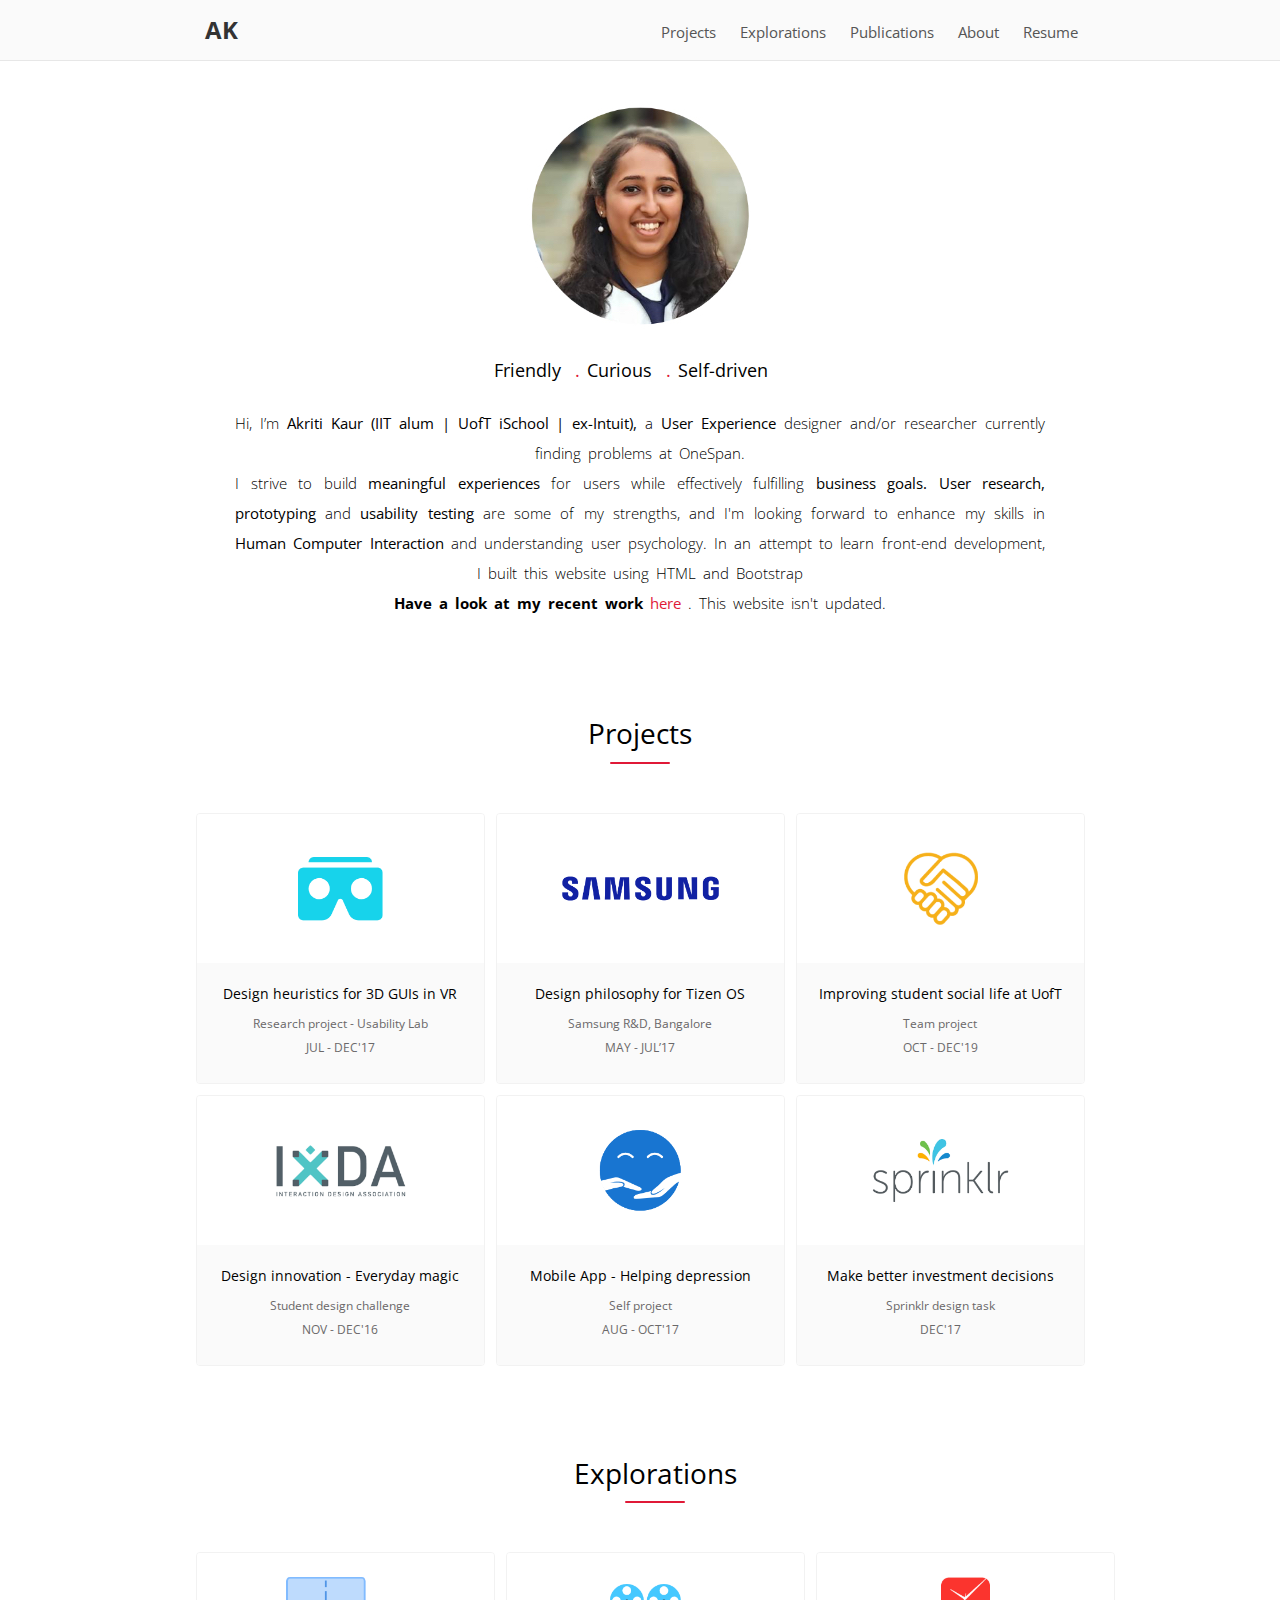
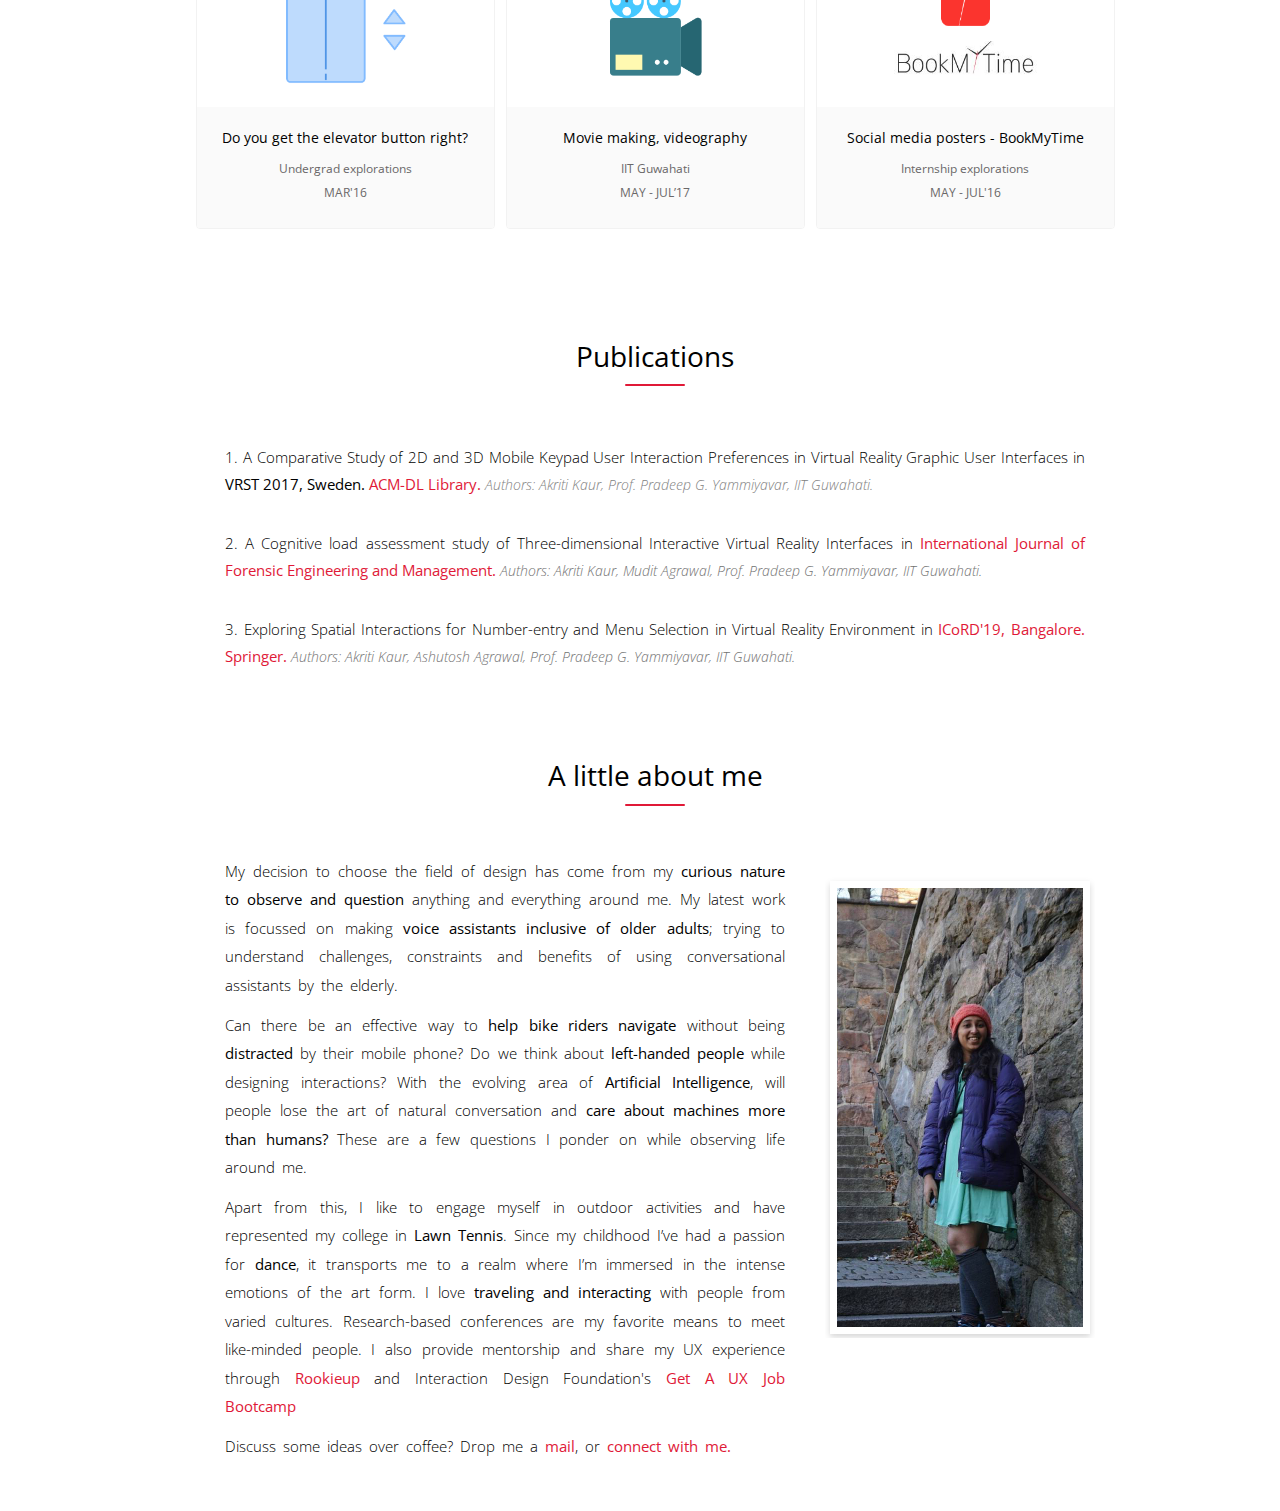
==== commit 8aca27df: "2022 update" ====
--- a/index.html
+++ b/index.html
@@ -58,7 +58,7 @@
         
         <li><a href="#publications" class="page-scroll">Publications</a></li>
         <li><a href="#about" class="page-scroll">About</a></li>
-        <li ><a href="Resume_2020.pdf" target="_blank">Resume</a></li>
+        <li ><a href="Akriti_Kaur_Resume.pdf" target="_blank">Resume</a></li>
       </ul>
     </div>
       </div>
@@ -86,7 +86,10 @@
 
         
            
-           <p style="font-size: 15px; line-height: 30px; word-spacing: 3px; margin-right: 45px; margin-left: 45px; text-align-last: center"> Hi, I’m <b style="font-weight: 400;">Akriti Kaur,</b> a <b style="font-weight: 400; ">User Experience</b> designer and/or researcher currently pursuing my Master's at the iSchool, University of Toronto. I strive to build <b style="font-weight: 400;">meaningful experiences </b>for users while effectively fulfilling <b style="font-weight: 400;">business goals.</b> <b style="font-weight: 400;">User research, prototyping</b> and <b style="font-weight: 400;">usability testing </b>are some of my strengths, and I'm looking forward to enhance my skills in <b style="font-weight: 400;"> Human Computer Interaction </b> and understanding user psychology. In an attempt to learn front-end development, I built this website using HTML and Bootstrap.</p>
+           <p style="font-size: 15px; line-height: 30px; word-spacing: 3px; margin-right: 45px; margin-left: 45px; text-align-last: center"> Hi, I’m <b style="font-weight: 400;">Akriti Kaur (IIT alum | UofT iSchool | ex-Intuit),</b> a <b style="font-weight: 400; ">User Experience</b> designer and/or researcher currently finding problems at OneSpan. 
+		   <br>I strive to build <b style="font-weight: 400;">meaningful experiences </b>for users while effectively fulfilling <b style="font-weight: 400;">business goals.</b> <b style="font-weight: 400;">User research, prototyping</b> and <b style="font-weight: 400;">usability testing </b>are some of my strengths, and I'm looking forward to enhance my skills in <b style="font-weight: 400;"> Human Computer Interaction </b> and understanding user psychology. In an attempt to learn front-end development, I built this website using HTML and Bootstrap
+		   <br> <b> Have a look at my recent work <a href="https://tinyurl.com/5338h7xu" target="_blank" style="color: #E01937; ">here</a> </b>. This website isn't updated. 
+		   </p>
  </div>
         </div>
       </div>
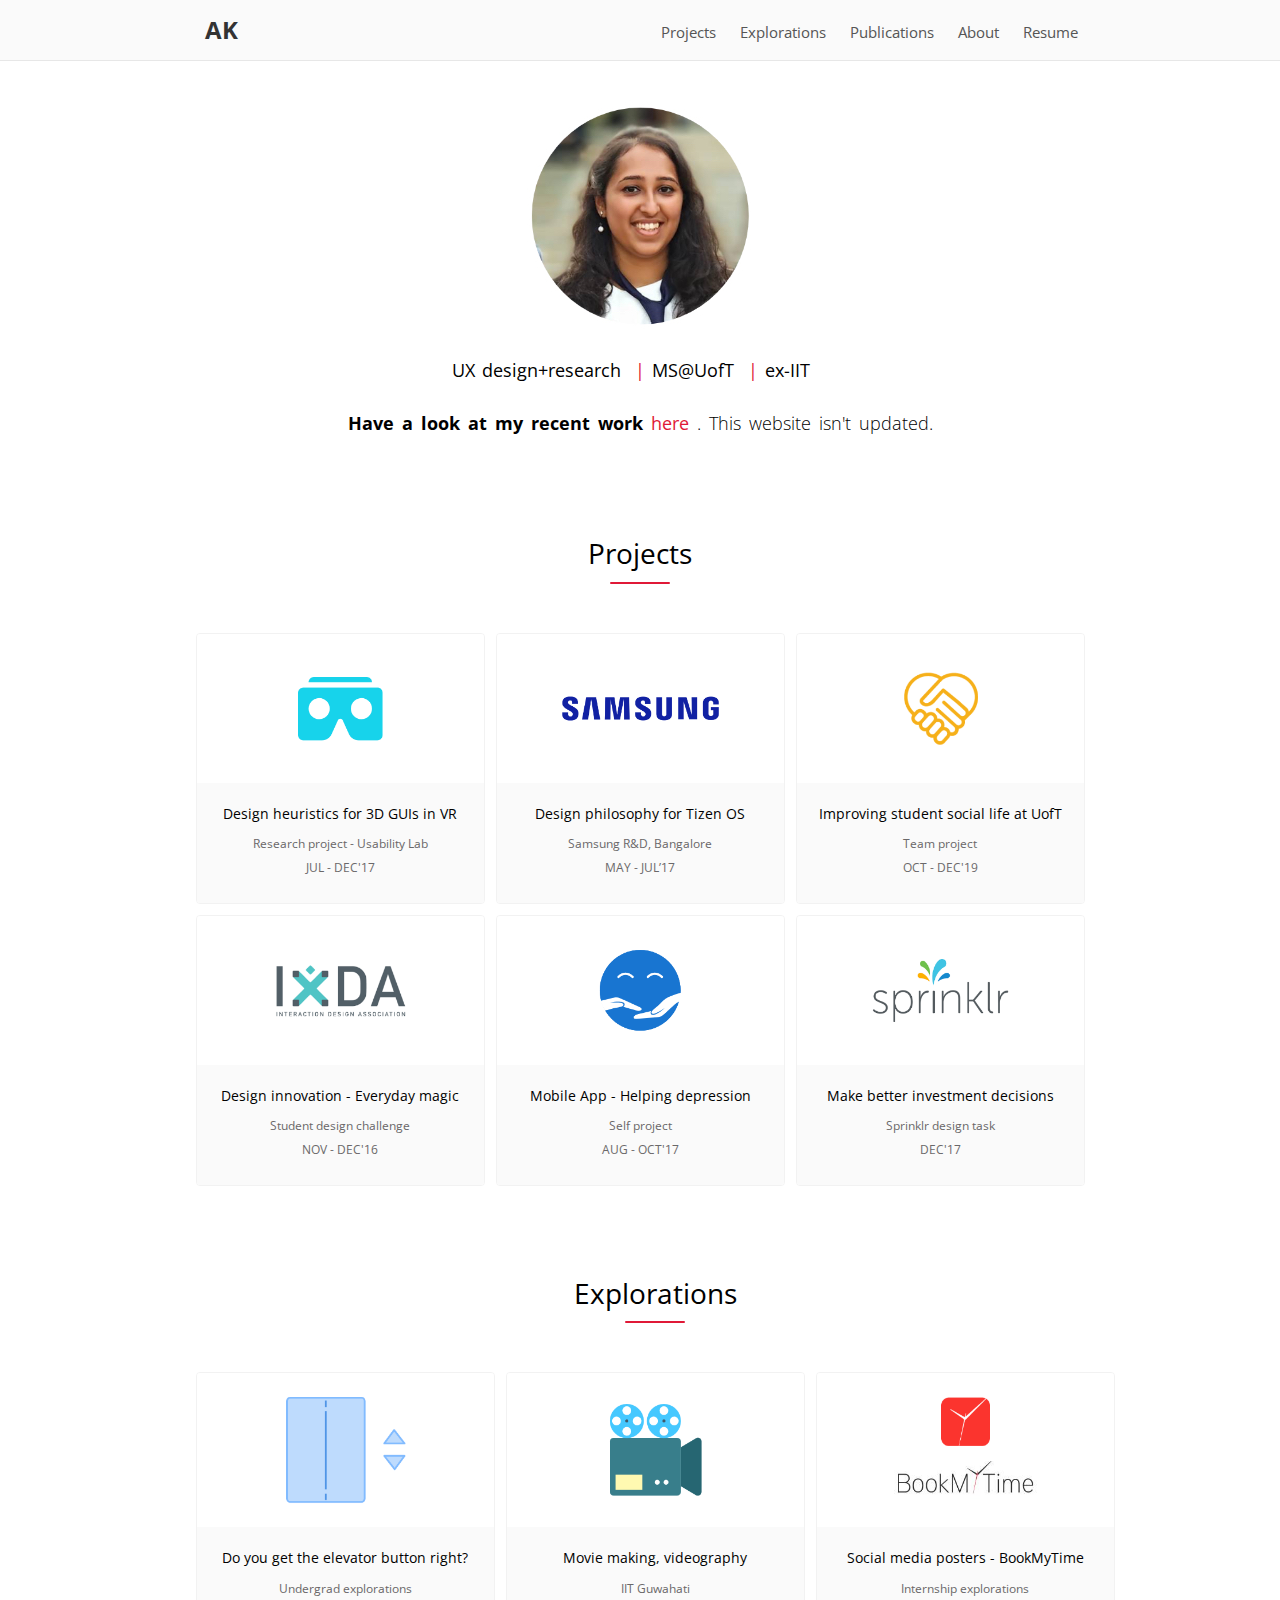
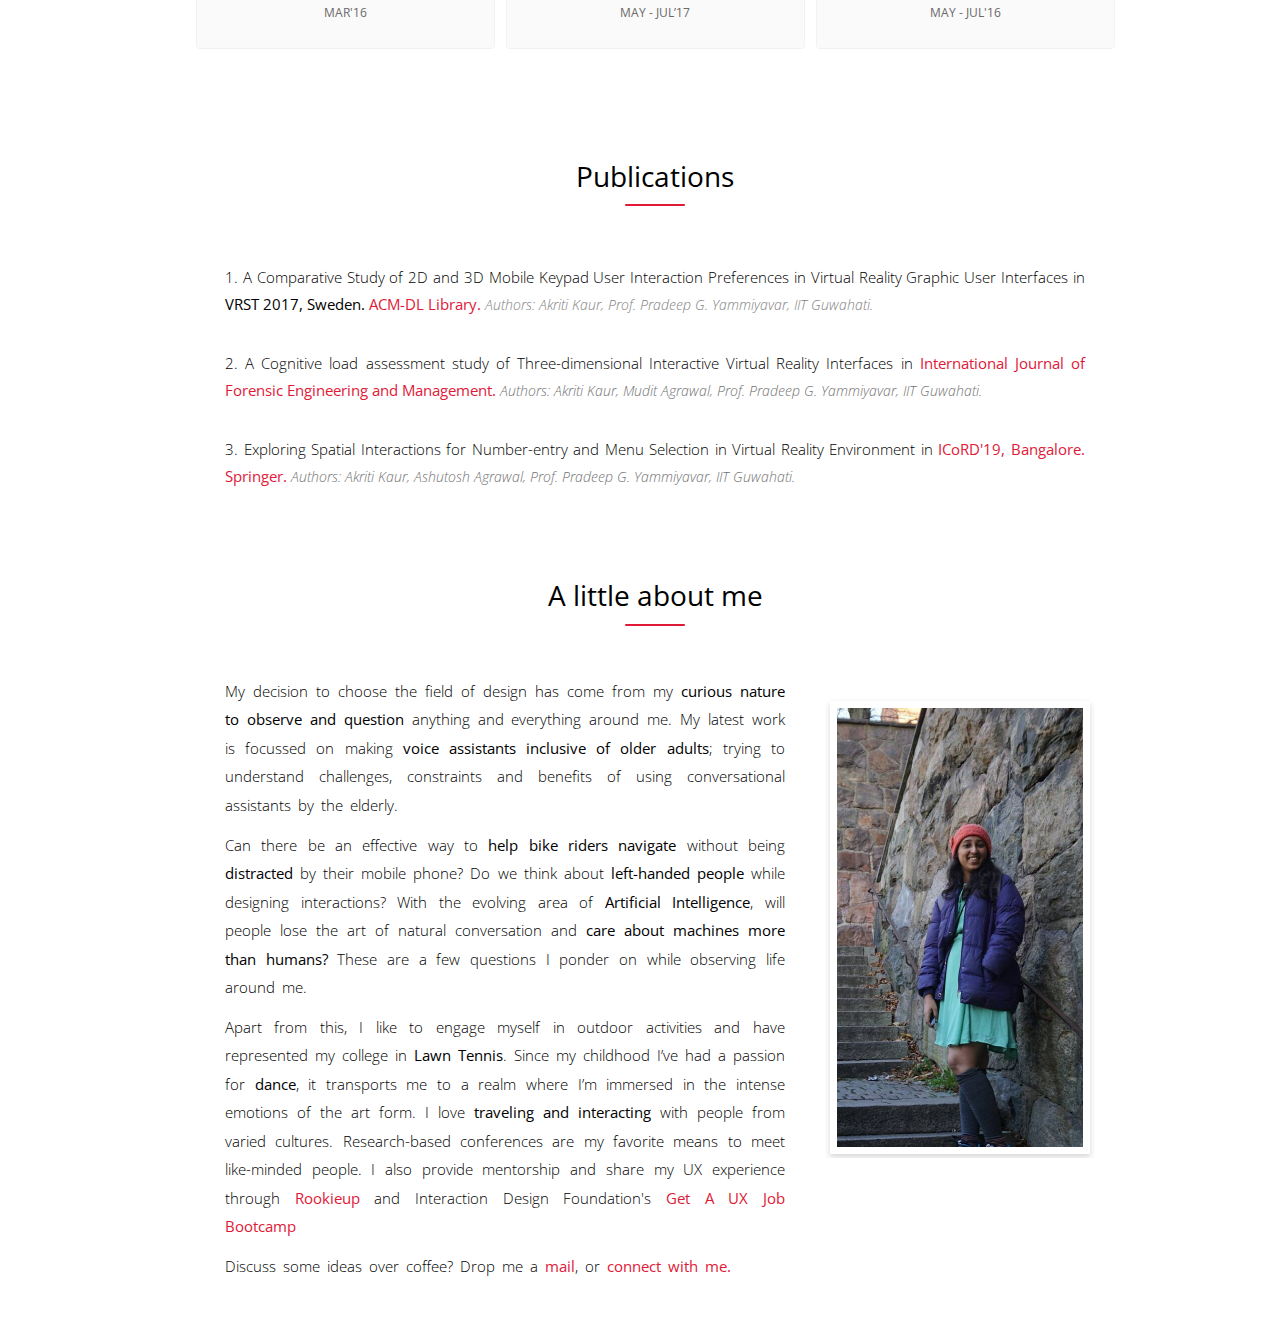
==== commit 1de429ed: "update 2022" ====
--- a/index.html
+++ b/index.html
@@ -78,17 +78,18 @@
            <div class="content-style" class="col-sm-12 col-md-12 col-lg-12 col-xs-12"style="color: #000;  margin-top: 3px;    ">
   <p style="word-spacing: 2px; font-weight:400;font-size: 18px;line-height: 40px; text-align: center;vertical-align: middle;">
     
-    Friendly &nbsp<span style="color:#E01937;">.</span>
-    Curious &nbsp<span style="color:#E01937;">.</span>
-    Self-driven
+    UX design+research &nbsp<span style="color:#E01937;">|</span>
+    MS@UofT &nbsp<span style="color:#E01937;">|</span>
+    ex-IIT
   </p>
 
 
         
            
-           <p style="font-size: 15px; line-height: 30px; word-spacing: 3px; margin-right: 45px; margin-left: 45px; text-align-last: center"> Hi, I’m <b style="font-weight: 400;">Akriti Kaur (IIT alum | UofT iSchool | ex-Intuit),</b> a <b style="font-weight: 400; ">User Experience</b> designer and/or researcher currently finding problems at OneSpan. 
-		   <br>I strive to build <b style="font-weight: 400;">meaningful experiences </b>for users while effectively fulfilling <b style="font-weight: 400;">business goals.</b> <b style="font-weight: 400;">User research, prototyping</b> and <b style="font-weight: 400;">usability testing </b>are some of my strengths, and I'm looking forward to enhance my skills in <b style="font-weight: 400;"> Human Computer Interaction </b> and understanding user psychology. In an attempt to learn front-end development, I built this website using HTML and Bootstrap
-		   <br> <b> Have a look at my recent work <a href="https://tinyurl.com/5338h7xu" target="_blank" style="color: #E01937; ">here</a> </b>. This website isn't updated. 
+           <p style="font-size: 18px; line-height: 30px; word-spacing: 3px; margin-right: 45px; margin-left: 45px; text-align-last: center"> 
+		   
+		   
+		   <b> Have a look at my recent work <a href="https://tinyurl.com/5338h7xu" target="_blank" style="color: #E01937; ">here</a> </b>. This website isn't updated. 
 		   </p>
  </div>
         </div>
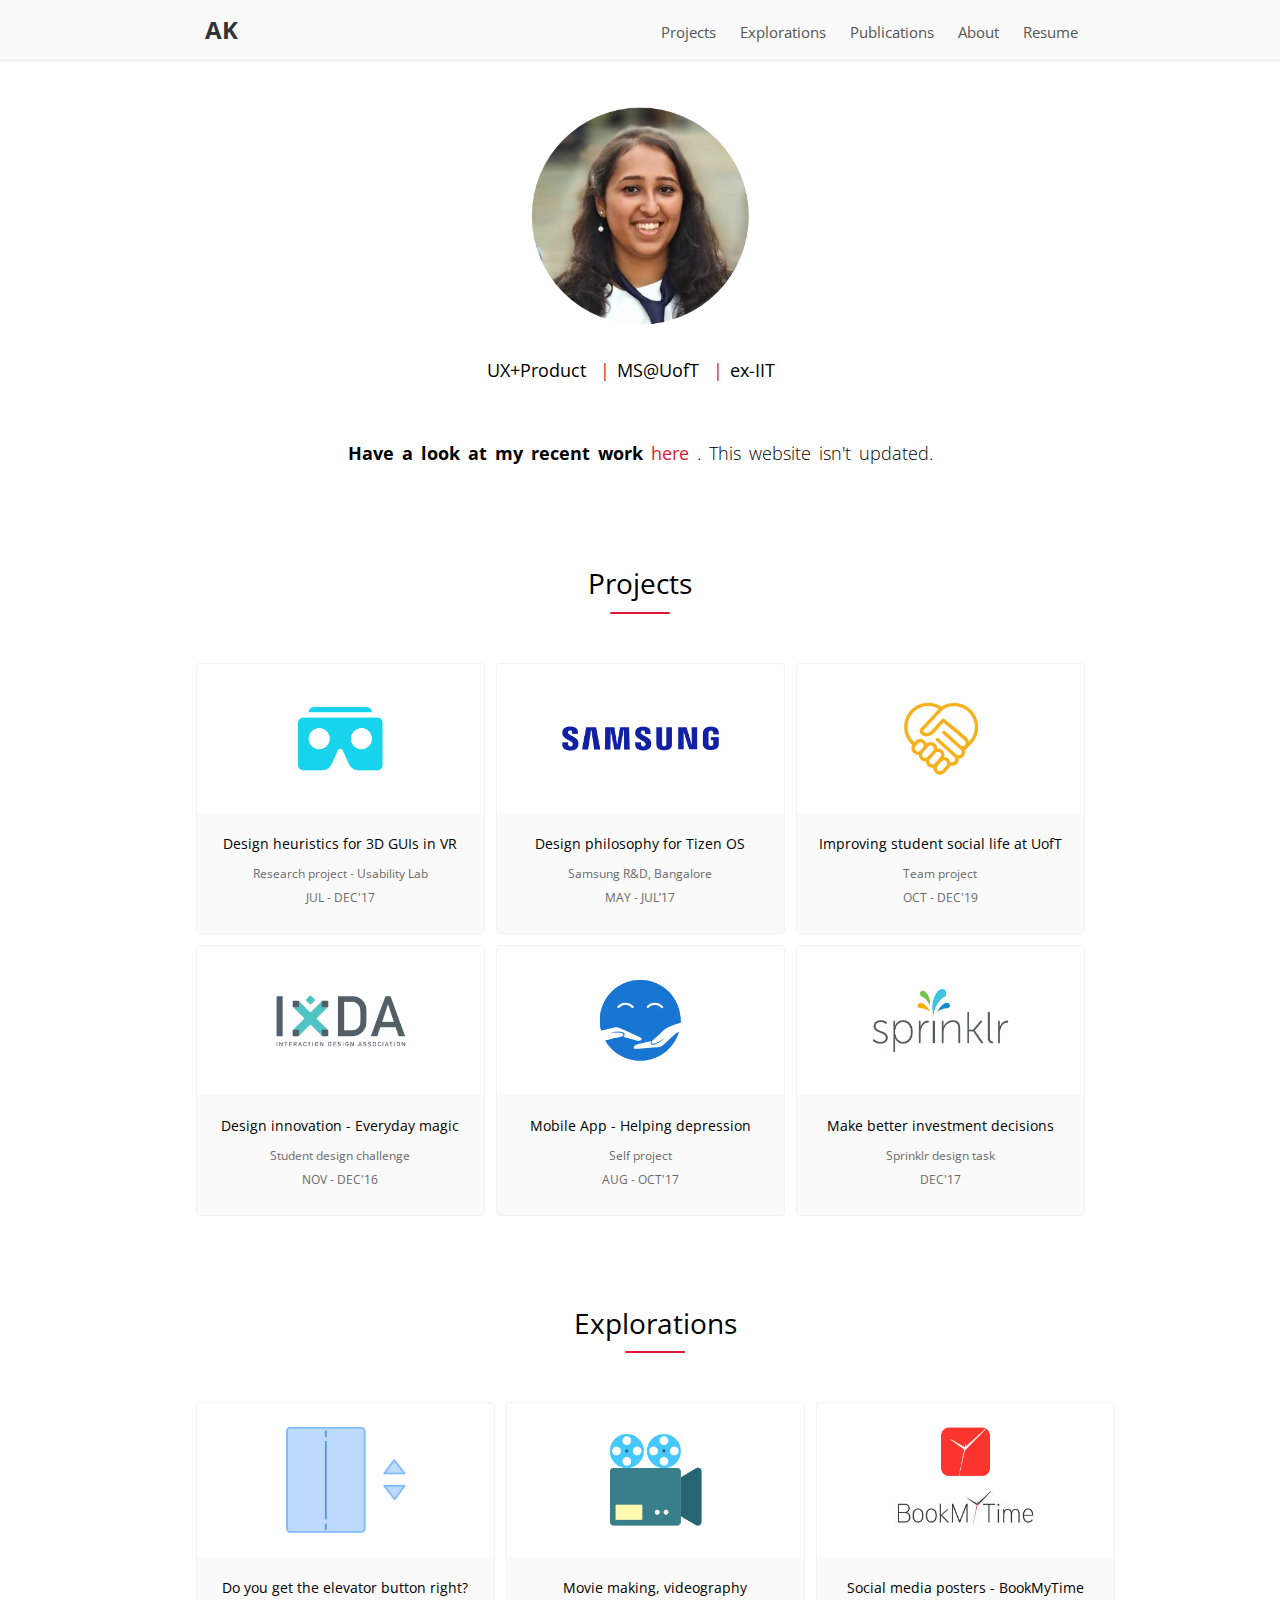
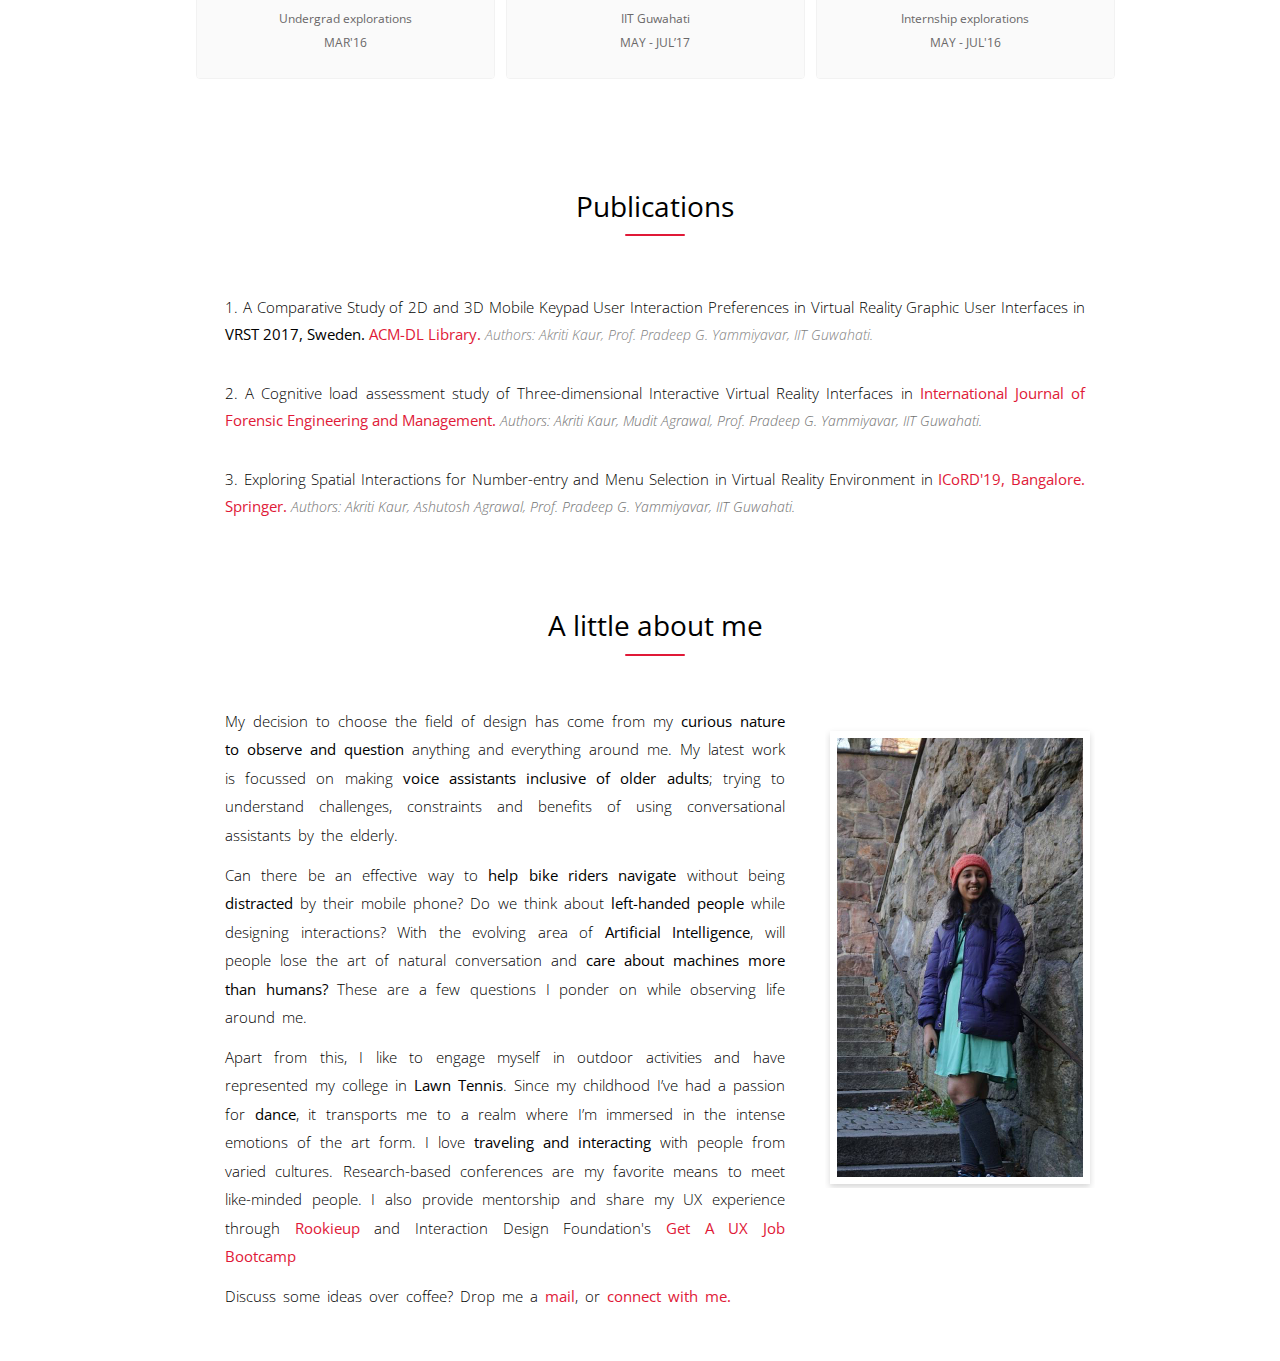
==== commit c8fa0023: "Update index.html" ====
--- a/index.html
+++ b/index.html
@@ -78,7 +78,7 @@
            <div class="content-style" class="col-sm-12 col-md-12 col-lg-12 col-xs-12"style="color: #000;  margin-top: 3px;    ">
   <p style="word-spacing: 2px; font-weight:400;font-size: 18px;line-height: 40px; text-align: center;vertical-align: middle;">
     
-    UX design+research &nbsp<span style="color:#E01937;">|</span>
+    UX+Product &nbsp<span style="color:#E01937;">|</span>
     MS@UofT &nbsp<span style="color:#E01937;">|</span>
     ex-IIT
   </p>
@@ -89,7 +89,7 @@
            <p style="font-size: 18px; line-height: 30px; word-spacing: 3px; margin-right: 45px; margin-left: 45px; text-align-last: center"> 
 		   
 		   
-		   <b> Have a look at my recent work <a href="https://tinyurl.com/5338h7xu" target="_blank" style="color: #E01937; ">here</a> </b>. This website isn't updated. 
+		  <br> <b> Have a look at my recent work <a href="https://tinyurl.com/5338h7xu" target="_blank" style="color: #E01937; ">here</a> </b>. This website isn't updated. 
 		   </p>
  </div>
         </div>
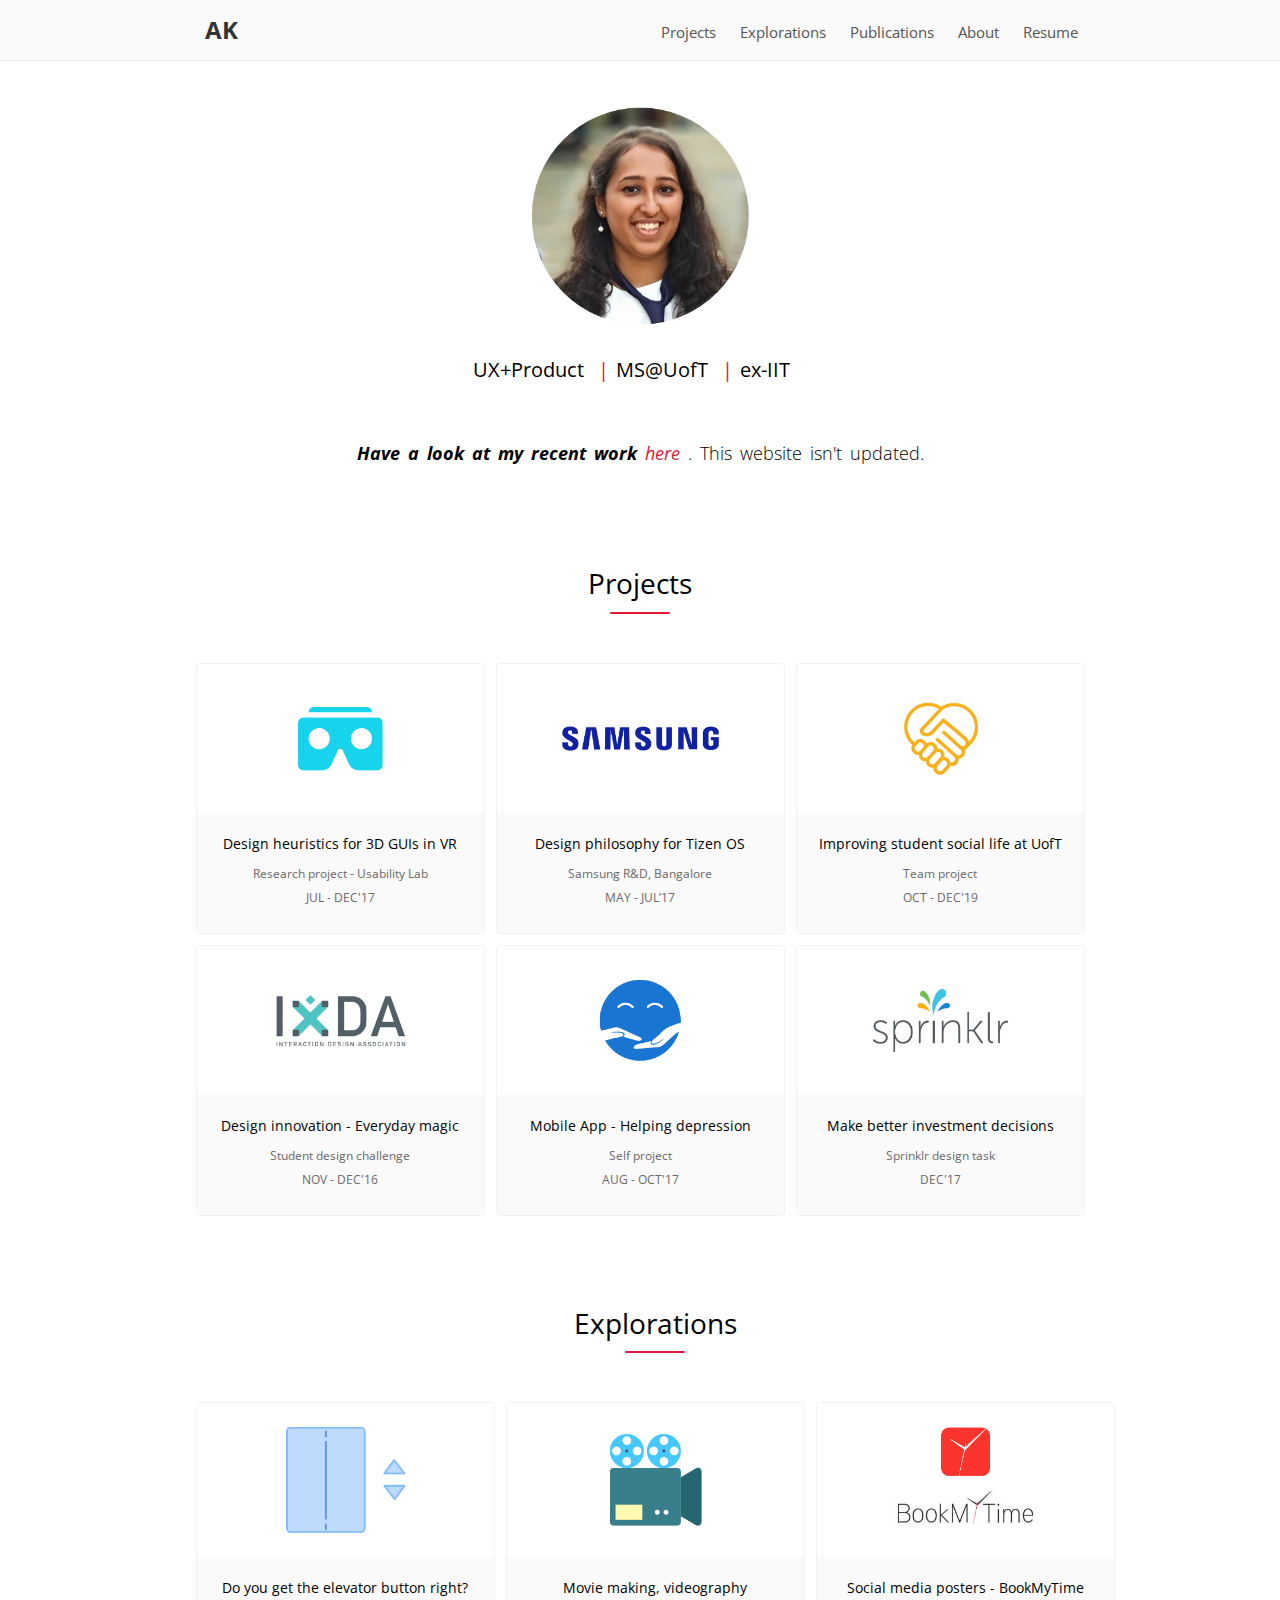
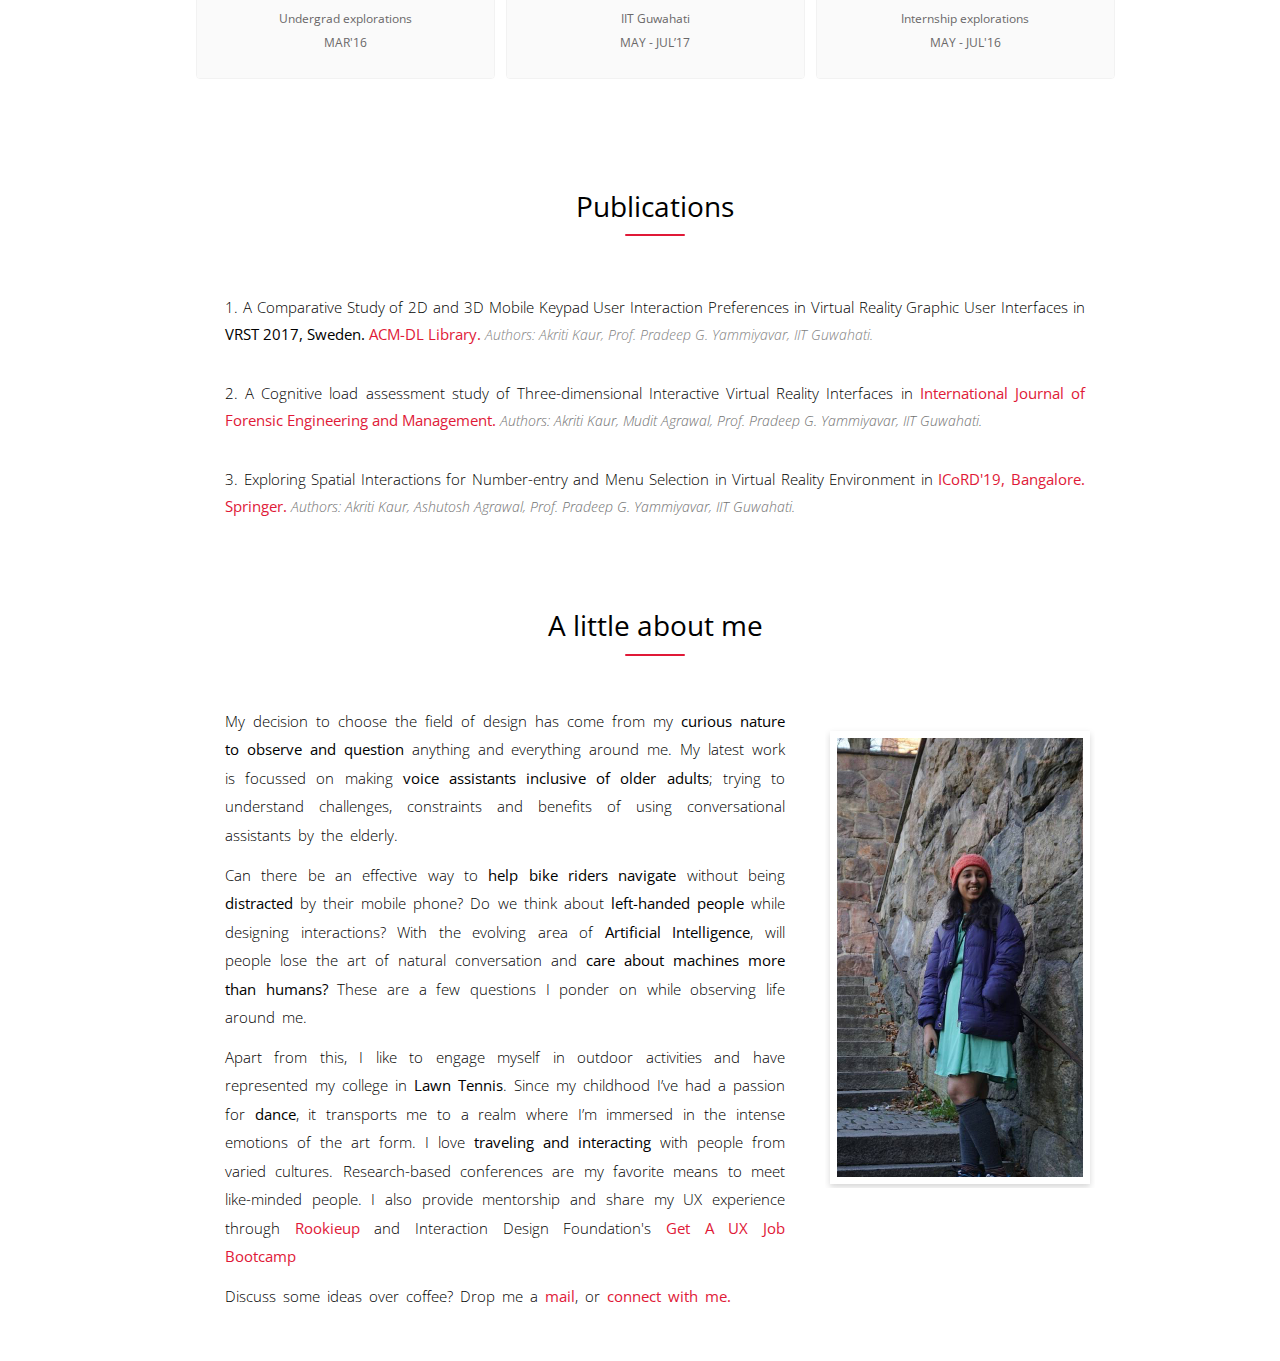
==== commit 6282749e: "Update index.html" ====
--- a/index.html
+++ b/index.html
@@ -76,7 +76,7 @@
 
 
            <div class="content-style" class="col-sm-12 col-md-12 col-lg-12 col-xs-12"style="color: #000;  margin-top: 3px;    ">
-  <p style="word-spacing: 2px; font-weight:400;font-size: 18px;line-height: 40px; text-align: center;vertical-align: middle;">
+  <p style="word-spacing: 2px; font-weight:400;font-size: 20px;line-height: 40px; text-align: center;vertical-align: middle;">
     
     UX+Product &nbsp<span style="color:#E01937;">|</span>
     MS@UofT &nbsp<span style="color:#E01937;">|</span>
@@ -86,10 +86,10 @@
 
         
            
-           <p style="font-size: 18px; line-height: 30px; word-spacing: 3px; margin-right: 45px; margin-left: 45px; text-align-last: center"> 
+           <p style="font-size: 18px; line-height: 30px; word-spacing: 3px; margin-right: 45px; margin-left: 45px; text-align-last: center;"> 
 		   
 		   
-		  <br> <b> Have a look at my recent work <a href="https://tinyurl.com/5338h7xu" target="_blank" style="color: #E01937; ">here</a> </b>. This website isn't updated. 
+		  <br> <b> <i>Have a look at my recent work <a href="https://tinyurl.com/5338h7xu" target="_blank" style="color: #E01937; ">here</a> </i></b>. This website isn't updated. 
 		   </p>
  </div>
         </div>
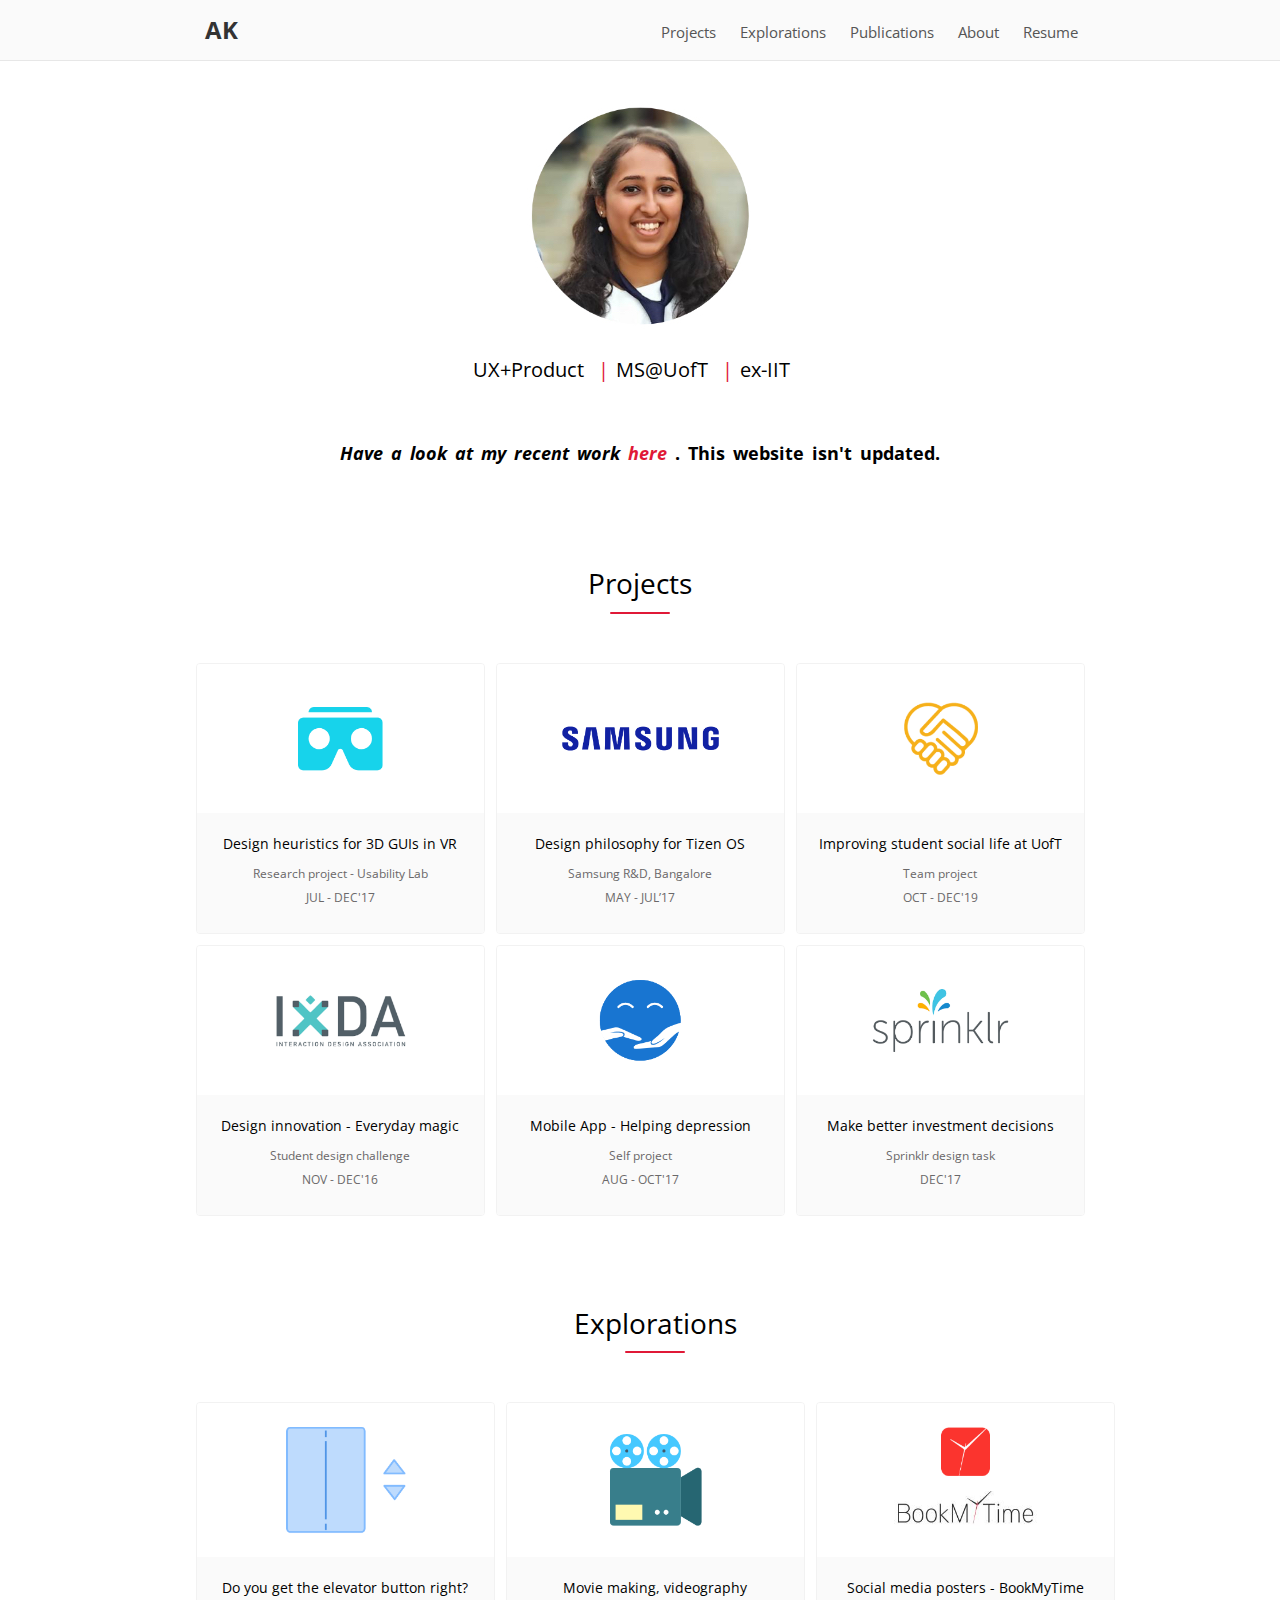
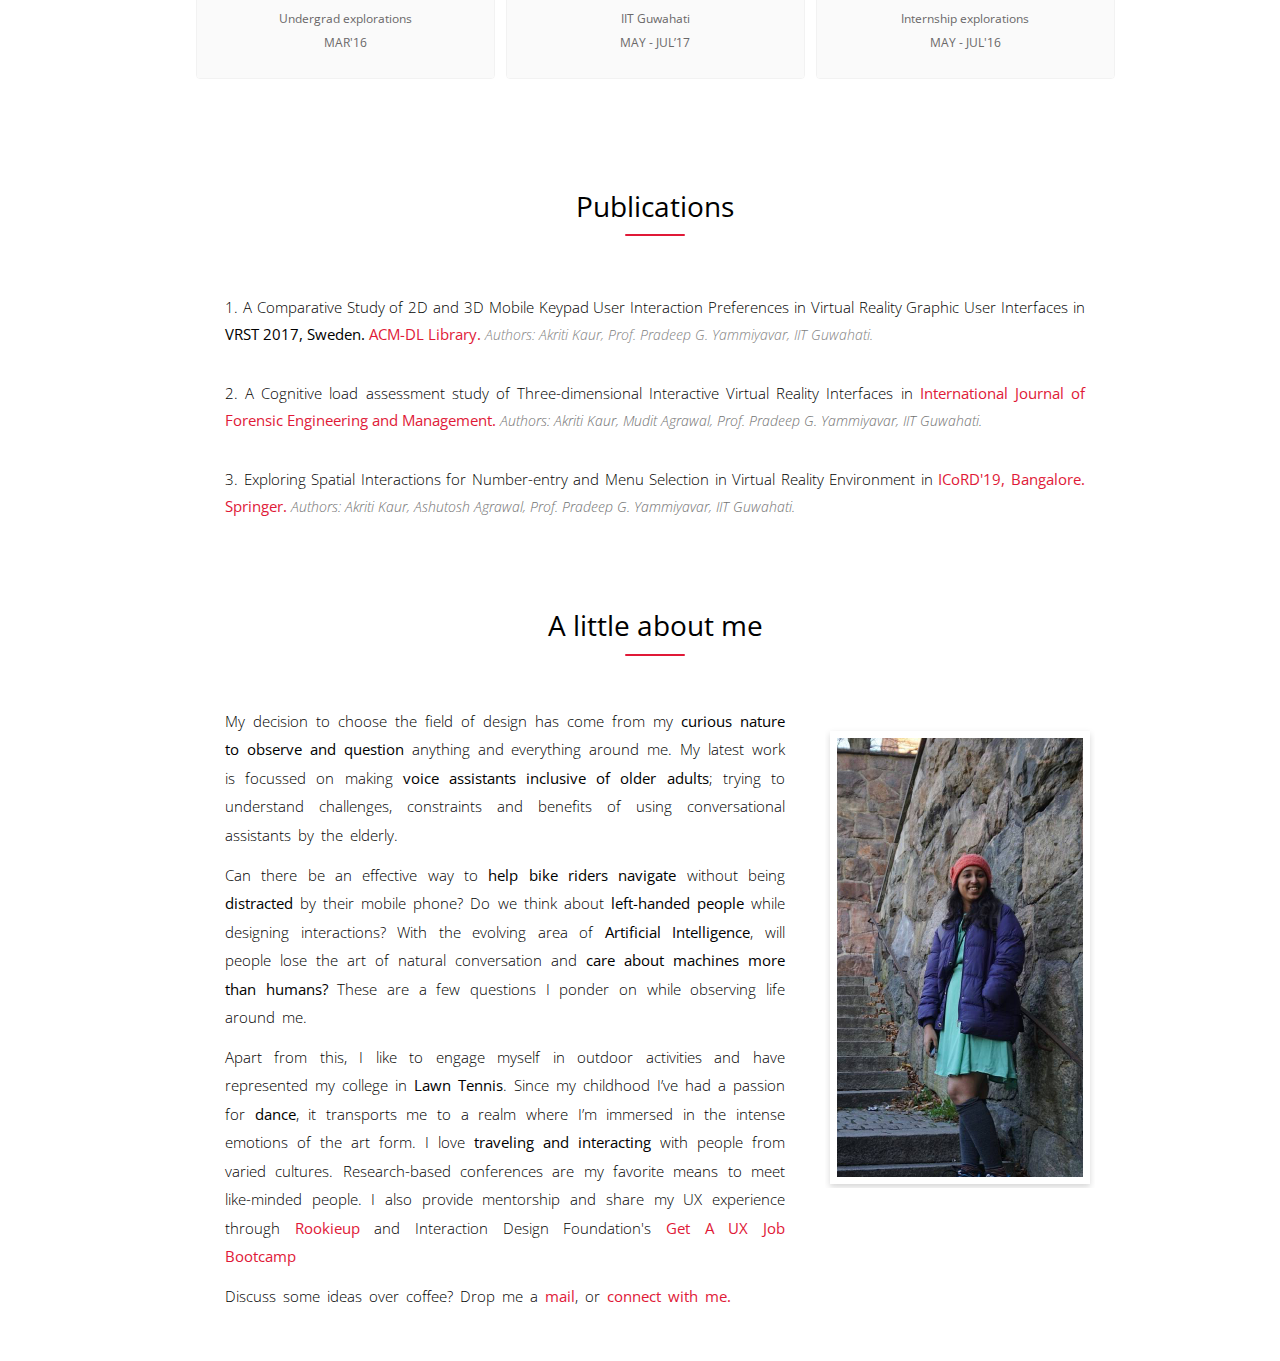
==== commit 063bb6a7: "Update index.html" ====
--- a/index.html
+++ b/index.html
@@ -89,7 +89,7 @@
            <p style="font-size: 18px; line-height: 30px; word-spacing: 3px; margin-right: 45px; margin-left: 45px; text-align-last: center;"> 
 		   
 		   
-		  <br> <b> <i>Have a look at my recent work <a href="https://tinyurl.com/5338h7xu" target="_blank" style="color: #E01937; ">here</a> </i></b>. This website isn't updated. 
+		  <br> <b> <i>Have a look at my recent work <a href="https://tinyurl.com/5338h7xu" target="_blank" style="color: #E01937; "><b>here</b></a> </i>. This website isn't updated. </b>
 		   </p>
  </div>
         </div>
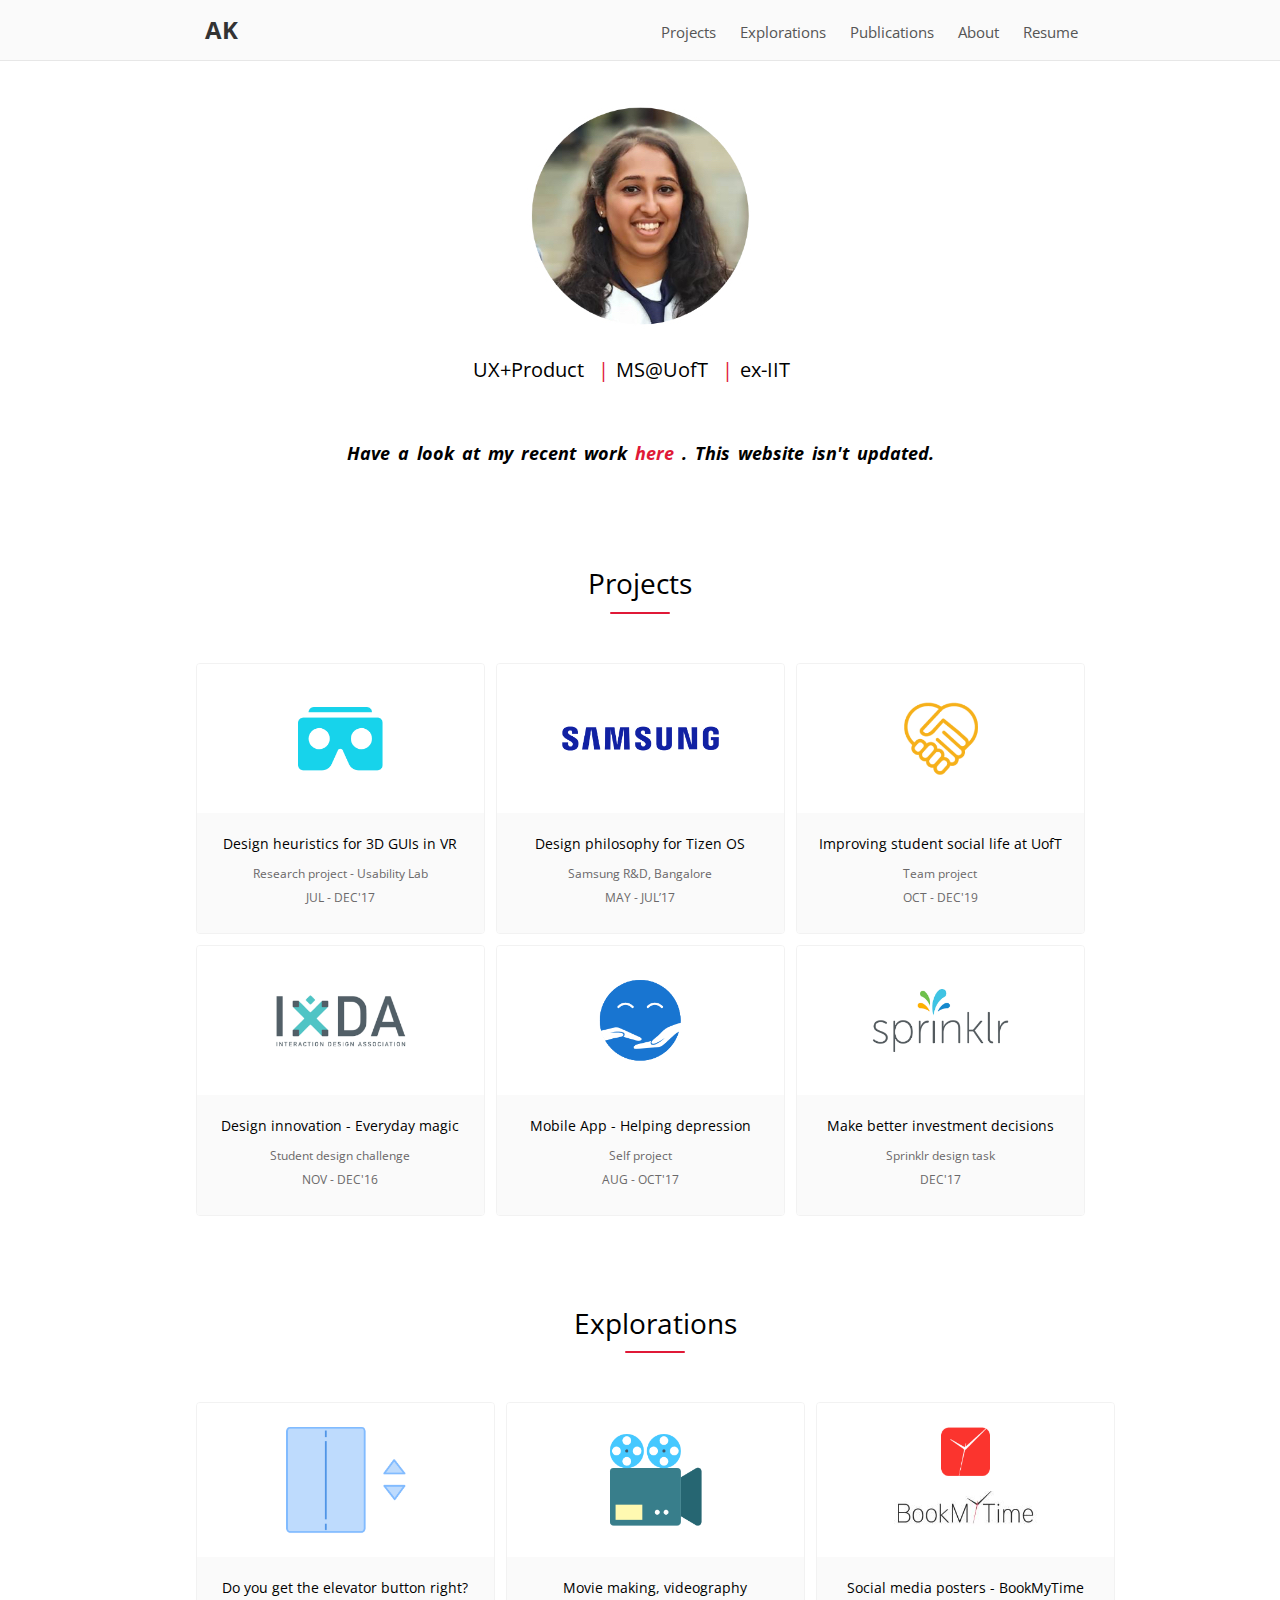
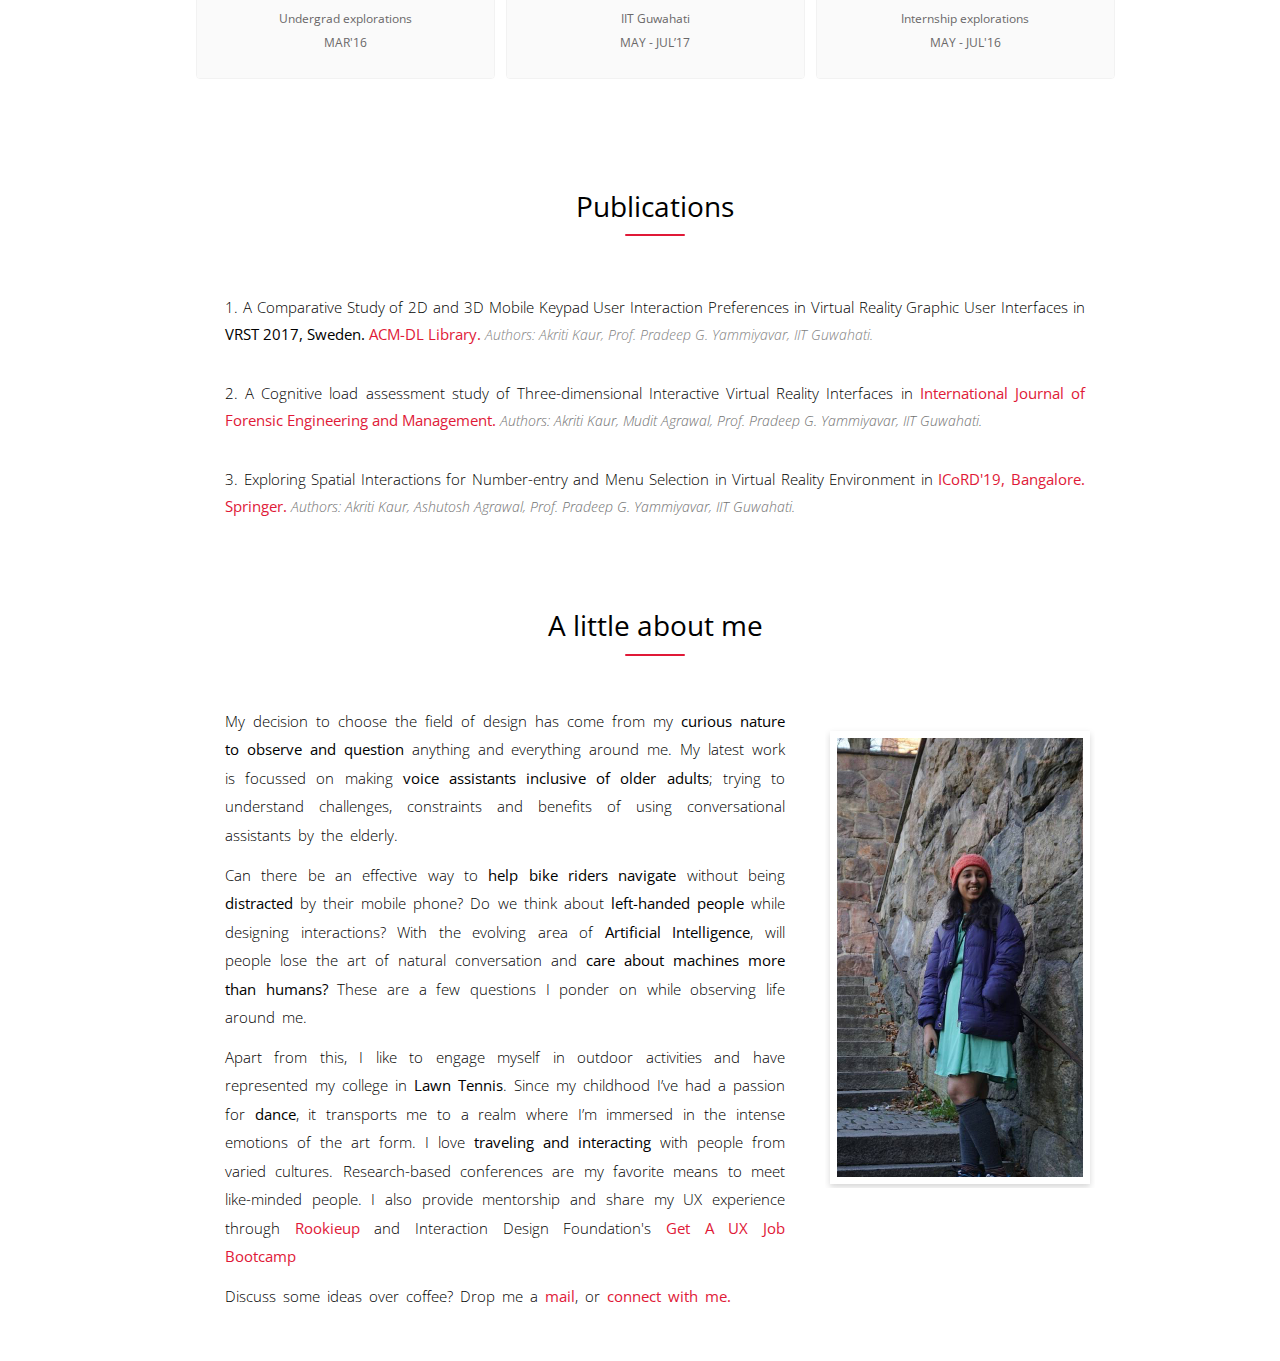
==== commit a678794b: "Update index.html" ====
--- a/index.html
+++ b/index.html
@@ -89,7 +89,7 @@
            <p style="font-size: 18px; line-height: 30px; word-spacing: 3px; margin-right: 45px; margin-left: 45px; text-align-last: center;"> 
 		   
 		   
-		  <br> <b> <i>Have a look at my recent work <a href="https://tinyurl.com/5338h7xu" target="_blank" style="color: #E01937; "><b>here</b></a> </i>. This website isn't updated. </b>
+		  <br> <b> <i>Have a look at my recent work <a href="https://tinyurl.com/5338h7xu" target="_blank" style="color: #E01937; "><b>here</b></a> . This website isn't updated. </b></i>
 		   </p>
  </div>
         </div>
